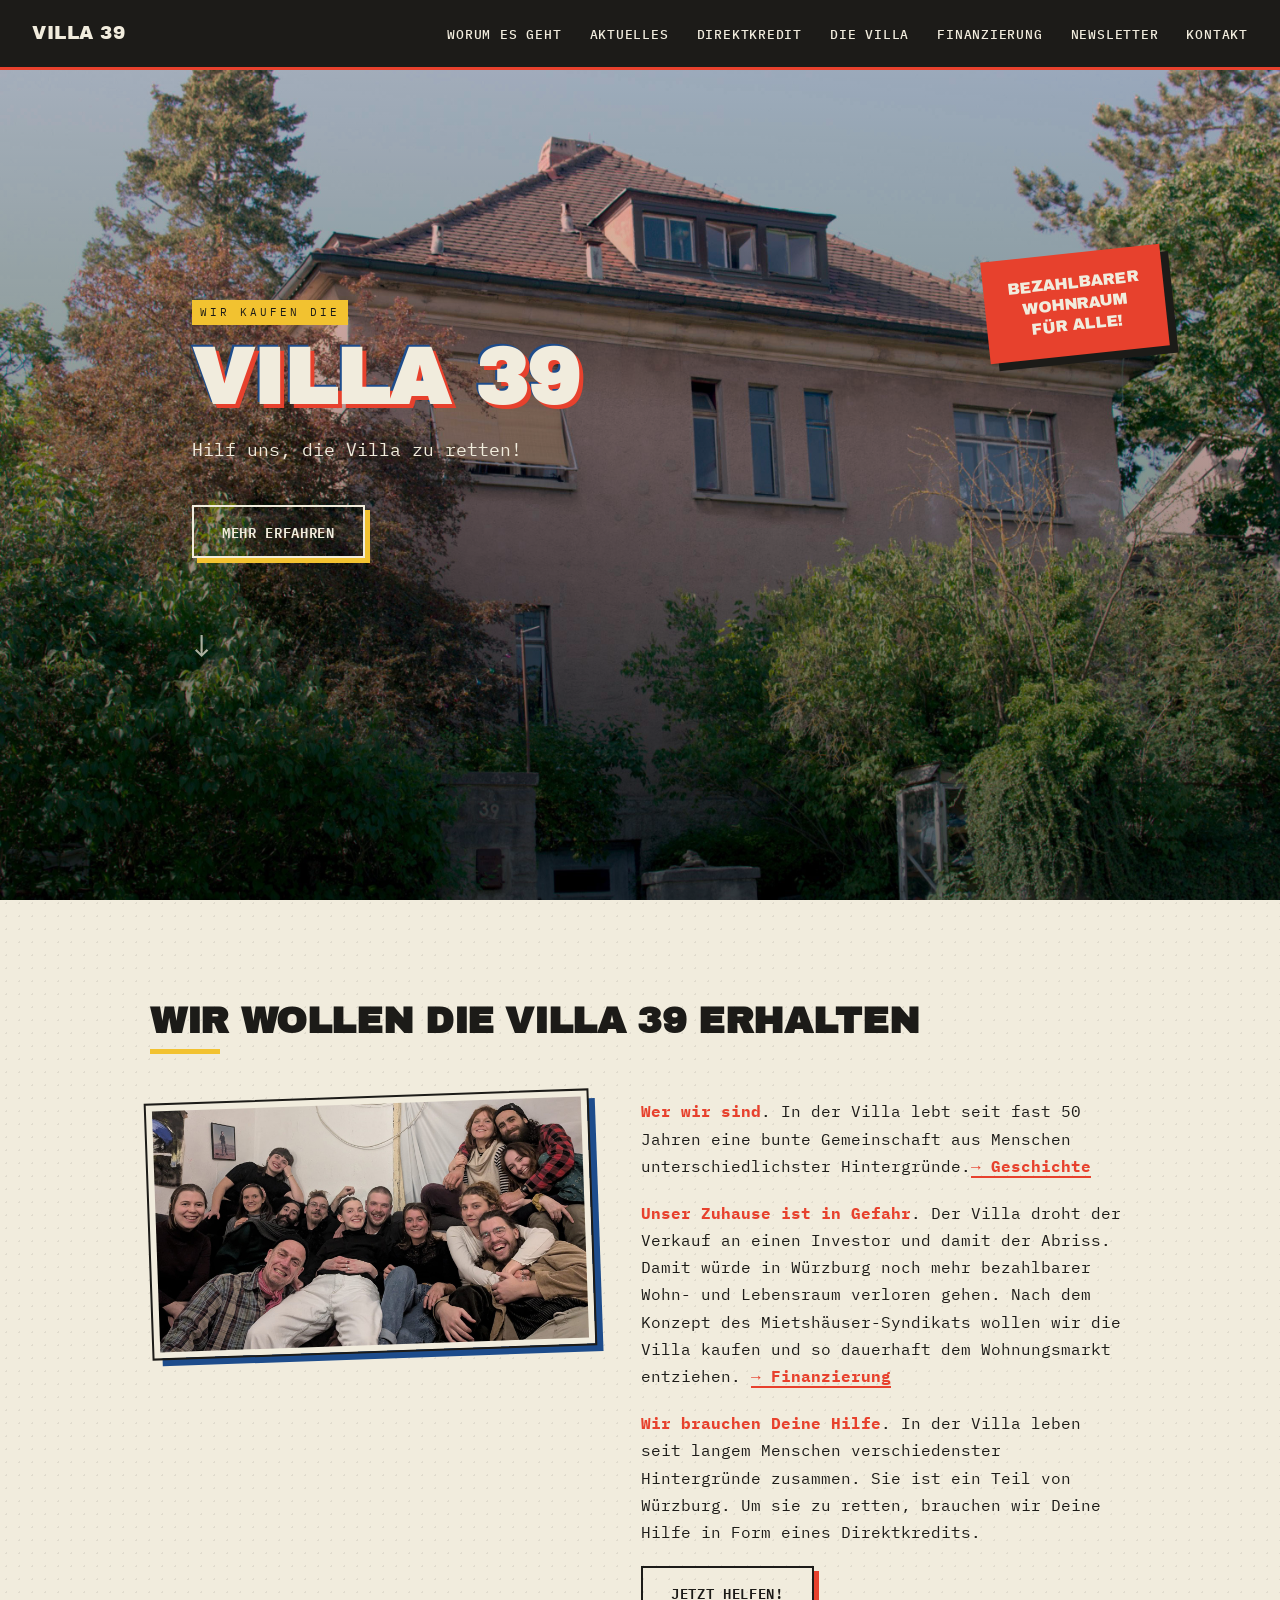
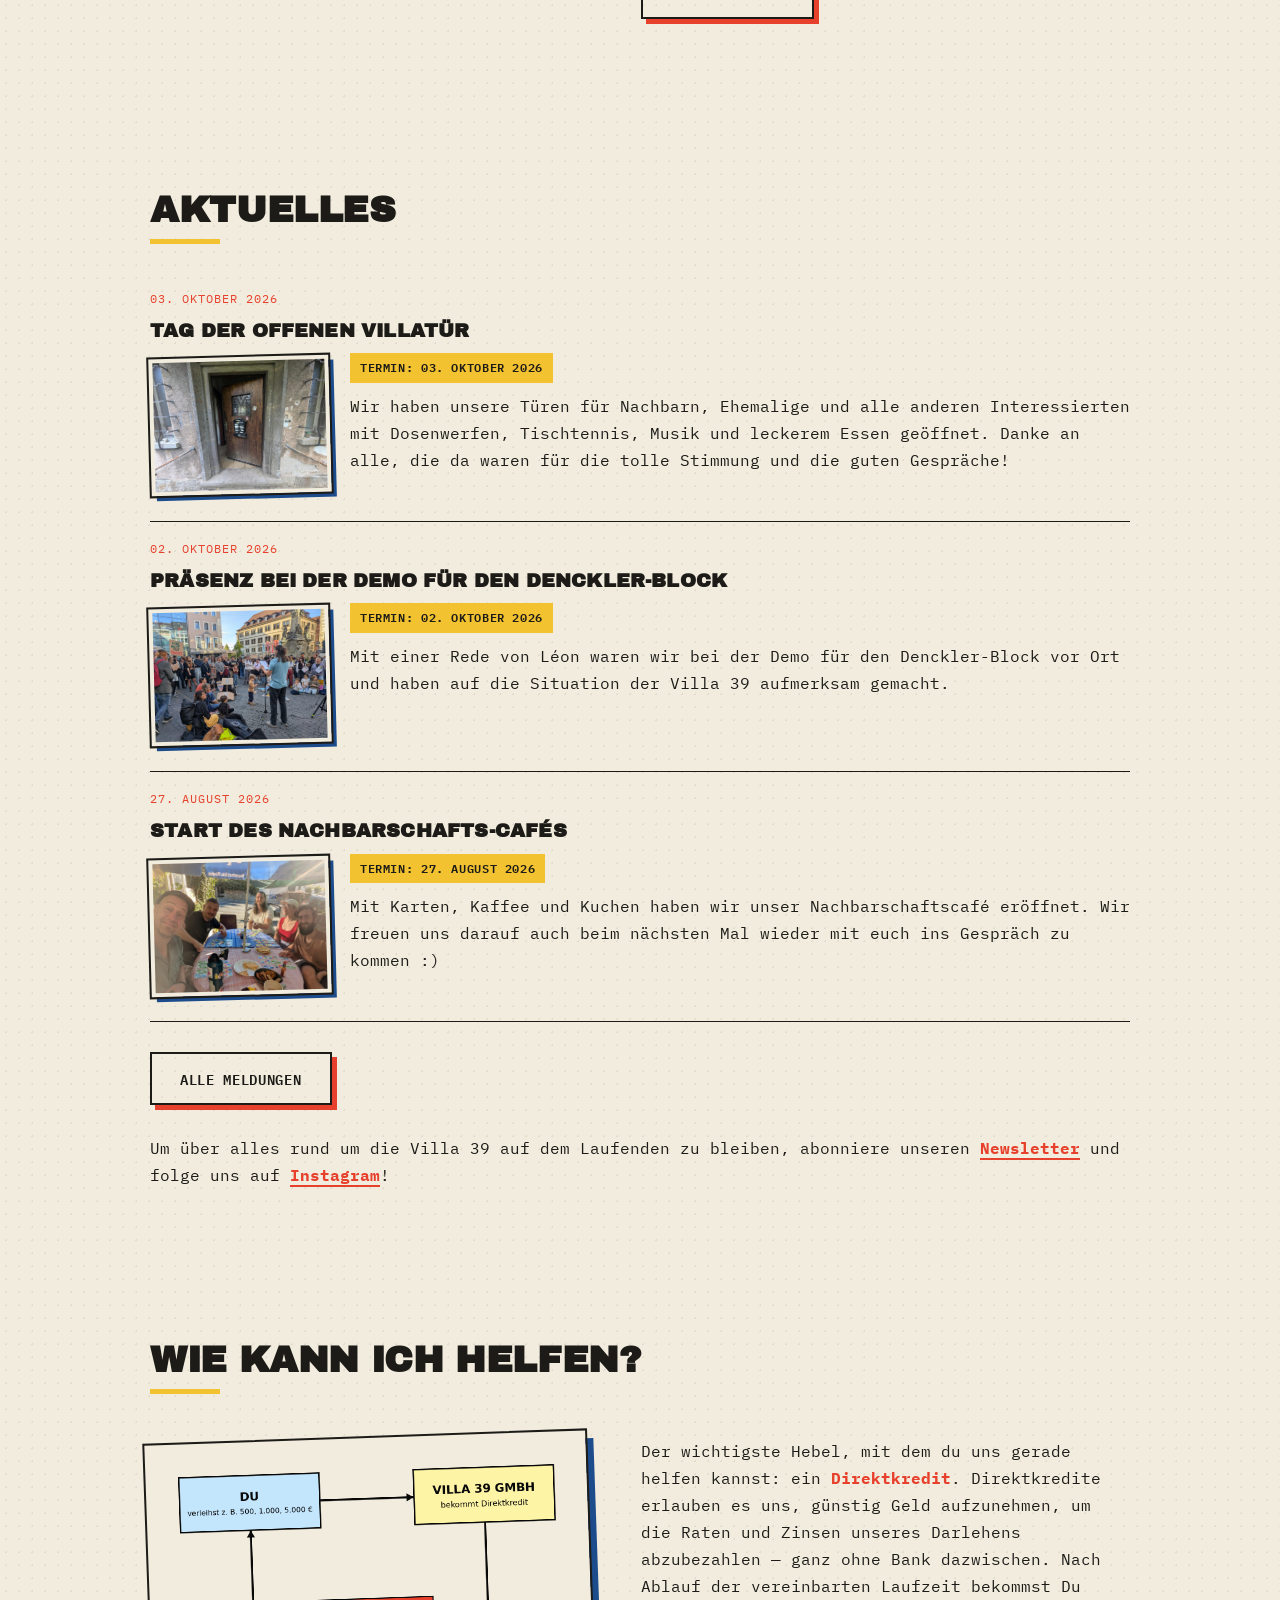
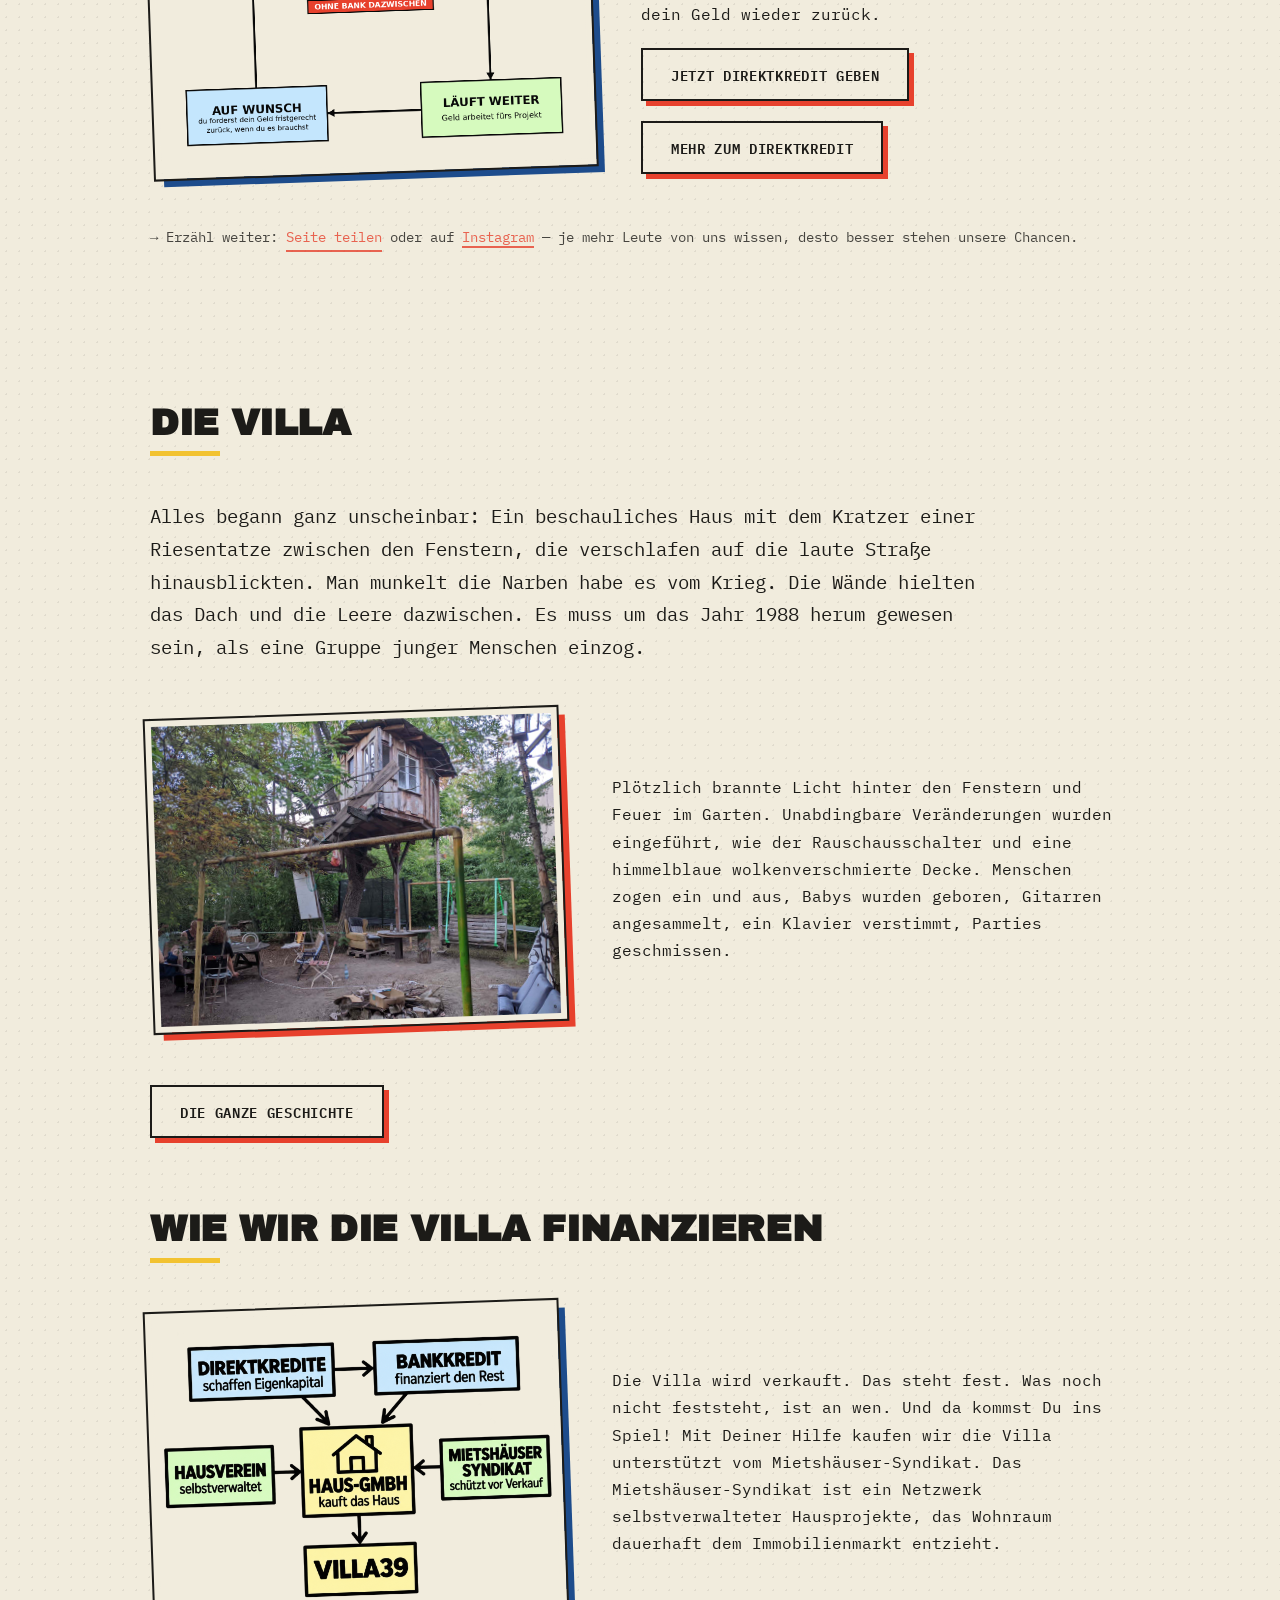
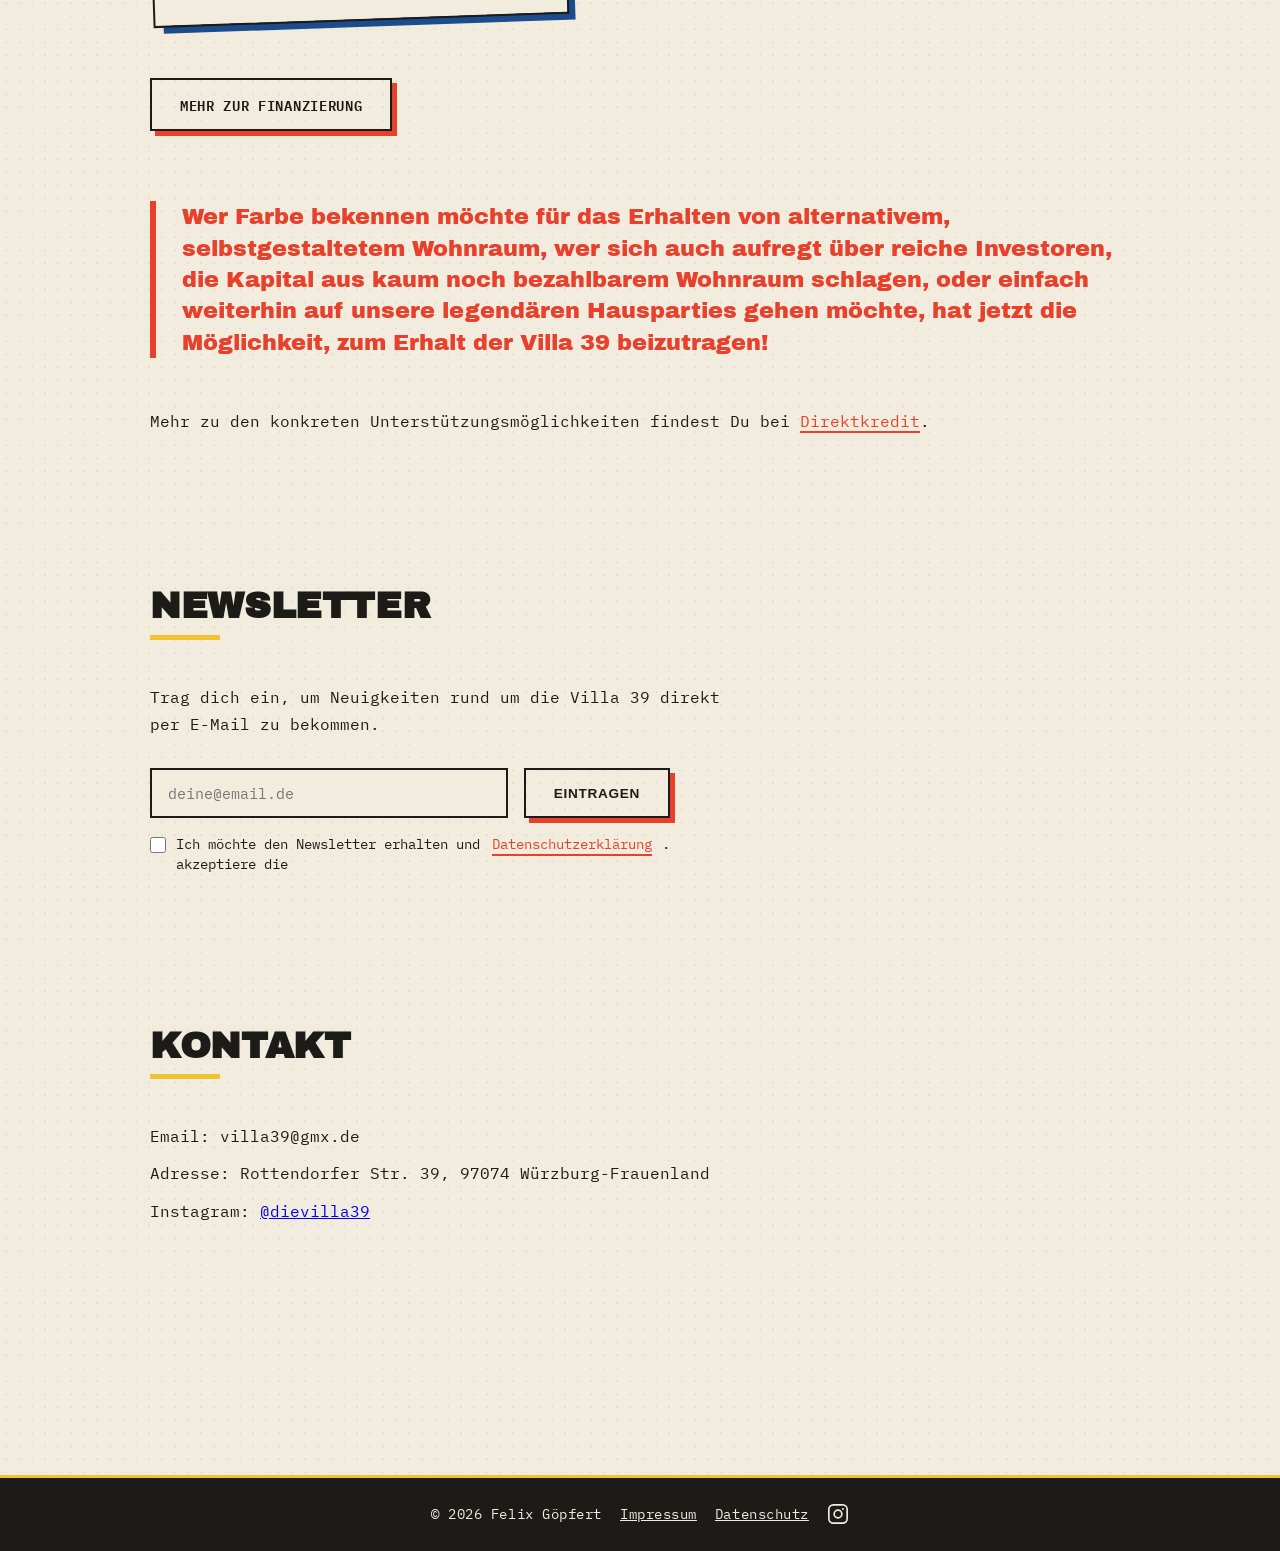
==== index.html @ ee35cfb6 "add wesite files" ====
<!DOCTYPE html>
<html lang="de">

<head>
    <meta charset="UTF-8">
    <meta name="viewport" content="width=device-width, initial-scale=1.0">

    <title>Villa 39 - Gemeinsam retten wir die Villa</title>

    <meta name="description" content="Wir kämpfen für unsere Villa 39 in Würzburg-Frauenland als bezahlbarer und selbstverwalteter Wohnraum. Hilf jetzt mit einem Direktkredit!">
    <link rel="canonical" href="https://dievilla39.de/">

    <meta property="og:type" content="website">
    <meta property="og:site_name" content="Villa 39">
    <meta property="og:locale" content="de_DE">
    <meta property="og:title" content="Villa 39 - Gemeinsam retten wir die Villa">
    <meta property="og:description" content="Wir kämpfen für unsere Villa 39 in Würzburg-Frauenland als bezahlbarer und selbstverwalteter Wohnraum. Hilf jetzt mit einem Direktkredit!">
    <meta property="og:url" content="https://dievilla39.de/">
    <meta property="og:image" content="https://dievilla39.de/images/og-image.jpg">
    <meta property="og:image:width" content="1200">
    <meta property="og:image:height" content="630">
    <meta name="twitter:card" content="summary_large_image">

    <script type="application/ld+json">
    {
        "@context": "https://schema.org",
        "@graph": [
            {
                "@type": "WebSite",
                "@id": "https://dievilla39.de/#website",
                "name": "Villa 39",
                "alternateName": "Die Villa 39",
                "url": "https://dievilla39.de/",
                "inLanguage": "de"
            },
            {
                "@type": "Organization",
                "@id": "https://dievilla39.de/#organization",
                "name": "Villa 39",
                "url": "https://dievilla39.de/",
                "logo": "https://dievilla39.de/favicon-512.png",
                "email": "villa39@gmx.de",
                "address": {
                    "@type": "PostalAddress",
                    "streetAddress": "Rottendorfer Straße 39",
                    "postalCode": "97074",
                    "addressLocality": "Würzburg",
                    "addressCountry": "DE"
                },
                "sameAs": ["https://www.instagram.com/dievilla39"]
            }
        ]
    }
    </script>

    <link rel="icon" href="favicon.ico" sizes="any">
    <link rel="icon" type="image/png" sizes="32x32" href="favicon-32x32.png">
    <link rel="icon" type="image/png" sizes="16x16" href="favicon-16x16.png">
    <link rel="icon" type="image/png" sizes="192x192" href="favicon-192.png">
    <link rel="apple-touch-icon" href="apple-touch-icon.png">


    <link rel="stylesheet" href="style.css">
</head>

<body>

    <nav>

        <a href="#" class="logo">Villa 39</a>

        <button class="hamburger" id="hamburgerBtn" aria-label="Menü öffnen" aria-expanded="false">
            <span></span>
            <span></span>
            <span></span>
        </button>

        <ul id="navLinks">
            <li><a href="#about">Worum es geht</a></li>
            <li><a href="#aktuelles">Aktuelles</a></li>
            <li><a href="#support">Direktkredit</a></li>
            <li><a href="#geschichte">Die Villa</a></li>
            <li><a href="#finanzierung">Finanzierung</a></li>
            <li><a href="#newsletter">Newsletter</a></li>
            <li><a href="#contact">Kontakt</a></li>
        </ul>

    </nav>

   <header class="hero">

    <div class="hero-content">

        <p class="eyebrow">Wir kaufen die</p>

        <h1>Villa 39</h1>

        <p class="subtitle">
            Hilf uns, die Villa zu retten!
        </p>

        <a href="#about" class="button">Mehr erfahren</a>

        <div class="scroll-indicator">
            ↓
        </div>

    </div>

    <div class="stamp">Bezahlbarer<br>Wohnraum<br>für alle!</div>

</header>
 
    <main>

        <section id="about">

            <h2>Wir wollen die Villa 39 erhalten</h2>

            <div class="about-grid">

                <img loading="lazy" src="images/about.jpg" alt="Villa 39">

                <div>

                     <p>
                        <strong>Wer wir sind</strong>. In der Villa lebt seit fast 50 Jahren eine bunte Gemeinschaft aus Menschen unterschiedlichster Hintergründe.<a href="geschichte.html" class="inline-link"><strong>→ Geschichte</strong></a>
                    </p>
                    <p>
                        <strong>Unser Zuhause ist in Gefahr</strong>. Der Villa droht der Verkauf an einen Investor und damit der Abriss. Damit würde in Würzburg noch mehr bezahlbarer Wohn- und Lebensraum verloren gehen. Nach dem Konzept des Mietshäuser-Syndikats wollen wir die Villa kaufen und so dauerhaft dem Wohnungsmarkt entziehen. <a href="finanzierung.html" class="inline-link"><strong>→ Finanzierung</strong></a>
                    </p>

                    <p>
                        <strong>Wir brauchen Deine Hilfe</strong>. In der Villa leben seit langem Menschen verschiedenster Hintergründe zusammen. Sie ist ein Teil von Würzburg. Um sie zu retten, brauchen wir Deine Hilfe in Form eines Direktkredits.</p>
                    <p class="about-cta"><a href="#support" class="button button--dark">Jetzt helfen!</a></p>

                    <div class="fund" id="fund" hidden>
                        <p class="fund-head">
                            <strong class="fund-now">0 €</strong>
                            <span class="fund-of">von <span class="fund-goal"></span></span>
                        </p>
                        <div class="fund-track" role="progressbar" aria-label="Fortschritt bis zum Zwischenziel" aria-valuemin="0">
                            <div class="fund-fill"></div>
                        </div>
                        <p class="fund-note">
                            Unser erstes Zwischenziel: <strong>170.000 €</strong>. Damit sind wir für eine Bank kreditwürdig.
                            <span class="fund-date"></span>
                        </p>
                    </div>

                </div>

            </div>

        </section>

            <section id="aktuelles">

        <h2>Aktuelles</h2>

            <div class="aktuelles-list" id="aktuellesList">
            <p class="aktuelles-fallback">Meldungen werden geladen …</p>
         </div>

         <p class="about-cta"><a href="aktuelles.html" class="button button--dark">Alle Meldungen</a></p>

         <p>Um über alles rund um die Villa 39 auf dem Laufenden zu bleiben, abonniere unseren <a href="#newsletter" class="inline-link"><strong>Newsletter</strong></a> und folge uns auf <a href="https://www.instagram.com/dievilla39" target="_blank" rel="noopener" class="inline-link"><strong>Instagram</strong></a>!</p>

        </section>


        <section id="support">

            <h2>Wie kann ich helfen?</h2>

            <div class="about-grid">
                <img loading="lazy" src="images/direktkredit-diagramm.png" alt="Wie ein Direktkredit funktioniert">
                <div>
                    <p>
                        Der wichtigste Hebel, mit dem du uns gerade helfen kannst: ein <strong>Direktkredit</strong>. Direktkredite erlauben es uns, günstig Geld aufzunehmen, um die Raten und Zinsen unseres Darlehens abzubezahlen — ganz ohne Bank dazwischen. Nach Ablauf der vereinbarten Laufzeit bekommst Du dein Geld wieder zurück.
                    </p>
                    <p class="about-cta"><a href="mailto:villa39@gmx.de?subject=Interesse%20an%20einem%20Direktkredit&body=Hallo%20liebe%20Villa%2039%2C%0A%0Aich%20m%C3%B6chte%20euch%20gerne%20mit%20einem%20Direktkredit%20unterst%C3%BCtzen.%0A%0AGew%C3%BCnschter%20Betrag%3A%20%0AGew%C3%BCnschte%20Laufzeit%3A%20%0AMeine%20Telefonnummer%3A%20%0A%0AViele%20Gr%C3%BC%C3%9Fe" class="button button--dark">Jetzt Direktkredit geben</a></p>
                    <p class="about-cta"><a href="direktkredit.html" class="button button--dark">Mehr zum Direktkredit</a></p>
                </div>
            </div>

            <p class="subpage-note-inline">
                → Erzähl weiter: <button type="button" class="inline-link share-btn" id="shareBtn">Seite teilen</button> oder auf <a href="https://www.instagram.com/dievilla39" target="_blank" rel="noopener" class="inline-link">Instagram</a> — je mehr Leute von uns wissen, desto besser stehen unsere Chancen. <span class="share-status" id="shareStatus" role="status"></span>
            </p>

        </section>

                <section id="geschichte">

            <h2>Die Villa</h2>

            <p class="story-lead">Alles begann ganz unscheinbar: Ein beschauliches Haus mit dem Kratzer einer Riesentatze zwischen den Fenstern, die verschlafen auf die laute Straße hinausblickten. Man munkelt die Narben habe es vom Krieg. Die Wände hielten das Dach und die Leere dazwischen. Es muss um das Jahr 1988 herum gewesen sein, als eine Gruppe junger Menschen einzog.</p>

            <div class="story-row c-red">
                <img loading="lazy" src="images/gallery3.jpg" alt="Lagerfeuer">
                <p>Plötzlich brannte Licht hinter den Fenstern und Feuer im Garten. Unabdingbare Veränderungen wurden eingeführt, wie der Rauschausschalter und eine himmelblaue wolkenverschmierte Decke. Menschen zogen ein und aus, Babys wurden geboren, Gitarren angesammelt, ein Klavier verstimmt, Parties geschmissen.</p>
            </div>

            <p class="about-cta"><a href="geschichte.html" class="button button--dark">Die ganze Geschichte</a></p>

            <h2 id="finanzierung">Wie wir die Villa finanzieren</h2>

            <div class="story-row c-blue">
                <img loading="lazy" src="images/gallery5.png" alt="Illustration Finanzierung">
                <p>Die Villa wird verkauft. Das steht fest. Was noch nicht feststeht, ist an wen. Und da kommst Du ins Spiel! Mit Deiner Hilfe kaufen wir die Villa unterstützt vom Mietshäuser-Syndikat. Das Mietshäuser-Syndikat ist ein Netzwerk selbstverwalteter Hausprojekte, das Wohnraum dauerhaft dem Immobilienmarkt entzieht.</p>
            </div>

            <p class="about-cta"><a href="finanzierung.html" class="button button--dark">Mehr zur Finanzierung</a></p>

            <p class="story-pullquote">Wer Farbe bekennen möchte für das Erhalten von alternativem, selbstgestaltetem Wohnraum, wer sich auch aufregt über reiche Investoren, die Kapital aus kaum noch bezahlbarem Wohnraum schlagen, oder einfach weiterhin auf unsere legendären Hausparties gehen möchte, hat jetzt die Möglichkeit, zum Erhalt der Villa 39 beizutragen!</p>

            <p>
                Mehr zu den konkreten Unterstützungsmöglichkeiten findest Du bei
                <a href="direktkredit.html" class="inline-link">Direktkredit</a>.
            </p>


        </section>

        <section id="newsletter">

            <h2>Newsletter</h2>

            <p class="newsletter-intro">
                Trag dich ein, um Neuigkeiten rund um die Villa 39 direkt per E-Mail zu bekommen.
            </p>

            <!--
                Newsletter-Anmeldung läuft über Brevo (siehe action-URL).
                Design bleibt komplett eigenes CSS — Brevos eigene Formular-
                Optik/Skripte werden bewusst nicht eingebunden.
            -->
            <form class="newsletter-form" action="https://c9697a30.sibforms.com/serve/[base64]" method="post">

                <div class="newsletter-row">
                    <input type="email" name="EMAIL" placeholder="deine@email.de" required aria-label="E-Mail-Adresse">
                    <button type="submit" class="button button--dark">Eintragen</button>
                </div>

                <label class="newsletter-consent">
                    <input type="checkbox" name="OPT_IN" required>
                    Ich möchte den Newsletter erhalten und akzeptiere die <a href="datenschutz.html" class="inline-link">Datenschutzerklärung</a>.
                </label>

                <!-- Brevo-Pflichtfelder: Anti-Spam-Honeypot + Sprache -->
                <input type="text" name="email_address_check" value="" class="newsletter-honeypot" tabindex="-1" autocomplete="off">
                <input type="hidden" name="locale" value="de">
            </form>

        </section>


        <section id="contact">

            <h2>Kontakt</h2>

            <p data-nosnippet>Email: villa39@gmx.de</p>
            <p data-nosnippet>Adresse: Rottendorfer Str. 39, 97074 Würzburg-Frauenland</p>
            <p>Instagram: <a href="https://www.instagram.com/dievilla39" target="_blank" rel="noopener">@dievilla39</a></p>

        </section>

    </main>

    <footer>

        <p>© 2026 Felix Göpfert</p>
        <p><a href="impressum.html">Impressum</a></p>
        <p><a href="datenschutz.html">Datenschutz</a></p>
        <a href="https://www.instagram.com/dievilla39" target="_blank" rel="noopener" class="footer-social" aria-label="Villa 39 auf Instagram">
            <svg viewBox="0 0 24 24" width="22" height="22" fill="none" stroke="currentColor" stroke-width="1.8">
                <rect x="2" y="2" width="20" height="20" rx="5"/>
                <circle cx="12" cy="12" r="4.2"/>
                <circle cx="17.4" cy="6.6" r="1.1" fill="currentColor" stroke="none"/>
            </svg>
        </a>

    </footer>

    <script>
        const hamburgerBtn = document.getElementById('hamburgerBtn');
        const navLinks = document.getElementById('navLinks');

        hamburgerBtn.addEventListener('click', () => {
            const isOpen = navLinks.classList.toggle('is-open');
            hamburgerBtn.classList.toggle('is-open', isOpen);
            hamburgerBtn.setAttribute('aria-expanded', isOpen);
        });

        navLinks.querySelectorAll('a').forEach(link => {
            link.addEventListener('click', () => {
                navLinks.classList.remove('is-open');
                hamburgerBtn.classList.remove('is-open');
                hamburgerBtn.setAttribute('aria-expanded', 'false');
            });
        });

        // Aktuelles: Meldungen aus news.json laden und anzeigen.
        // Neue Meldung hinzufügen = einfach neuen Eintrag in news.json ergänzen.
        // Lange Texte: Absätze in news.json mit einer Leerzeile ("\n\n") trennen.
        const aktuellesList = document.getElementById('aktuellesList');

        function newsId(item) {
            if (item.id) return item.id;
            const slug = String(item.title).toLowerCase().replace(/[^a-z0-9]+/g, '-').replace(/^-+|-+$/g, '');
            return `meldung-${item.date}-${slug}`;
        }

        function newsParagraphs(item) {
            return String(item.text).split(/\n\s*\n/).map(s => s.trim()).filter(Boolean);
        }

        // Startseite: Texte werden auf ein festes Zeichenlimit gekürzt (am Wortende, nie mitten im Wort).
        // Nur wenn wirklich gekürzt wird, erscheint der "Weiterlesen"-Link.
        // Limit anpassen: Mit Termin-Chip ist etwas weniger Platz neben dem Bild.
        const TEASER_LIMIT = 300;
        const TEASER_LIMIT_EVENT = 230;

        function teaser(text, limit) {
            if (text.length <= limit) return { text, truncated: false };
            let cut = text.slice(0, limit + 1);
            const lastSpace = cut.search(/\s\S*$/);
            cut = (lastSpace > 0 ? cut.slice(0, lastSpace) : cut.slice(0, limit))
                .replace(/[\s,;:.!?\-–—(]+$/, '');
            return { text: cut + ' …', truncated: true };
        }

        fetch('news.json')
            .then(res => {
                if (!res.ok) throw new Error('news.json nicht gefunden');
                return res.json();
            })
            .then(items => {
                aktuellesList.innerHTML = '';

                items
                    .slice()
                    .sort((a, b) => new Date(b.date) - new Date(a.date))
                    .slice(0, 3)
                    .forEach(item => {
                        const entry = document.createElement('article');
                        entry.className = 'aktuelles-item';
                        if (item.eventDate) entry.classList.add('has-event');

                        const formattedDate = new Date(item.date).toLocaleDateString('de-DE', {
                            day: '2-digit', month: 'long', year: 'numeric'
                        });

                        const dateEl = document.createElement('p');
                        dateEl.className = 'aktuelles-date';
                        dateEl.textContent = formattedDate;

                        const titleEl = document.createElement('h3');
                        titleEl.textContent = item.title;

                        entry.append(dateEl, titleEl);

                        if (item.image) {
                            const imageEl = document.createElement('img');
                            imageEl.className = 'aktuelles-image';
                            imageEl.src = item.image;
                            imageEl.alt = item.imageAlt || '';
                            imageEl.loading = 'lazy';
                            entry.append(imageEl);
                        }

                        if (item.eventDate) {
                            const eventEl = document.createElement('p');
                            eventEl.className = 'aktuelles-event-date';
                            const formattedEventDate = new Date(item.eventDate).toLocaleDateString('de-DE', {
                                day: '2-digit', month: 'long', year: 'numeric'
                            });
                            eventEl.textContent = `Termin: ${formattedEventDate}`;
                            entry.append(eventEl);
                        }

                        const textEl = document.createElement('p');
                        textEl.className = 'aktuelles-text';
                        const full = newsParagraphs(item).join(' ');
                        const short = teaser(full, item.eventDate ? TEASER_LIMIT_EVENT : TEASER_LIMIT);
                        textEl.textContent = short.text;
                        entry.append(textEl);

                        const moreEl = document.createElement('p');
                        moreEl.className = 'aktuelles-more';
                        moreEl.hidden = !short.truncated;
                        const moreLink = document.createElement('a');
                        moreLink.className = 'inline-link';
                        moreLink.href = `aktuelles.html#${newsId(item)}`;
                        moreLink.textContent = 'Weiterlesen →';
                        moreEl.append(moreLink);
                        entry.append(moreEl);

                        aktuellesList.appendChild(entry);
                    });

            })
            .catch(() => {
                aktuellesList.innerHTML = '<p class="aktuelles-fallback">Aktuell keine Meldungen. (Hinweis: news.json muss über einen Server ausgeliefert werden, nicht per Doppelklick geöffnet.)</p>';
            });
    </script>

    <script>
        // Seite teilen: Auf dem Handy öffnet sich das Teilen-Menü, am Computer wird der Link kopiert.
        (function () {
            const btn = document.getElementById('shareBtn');
            const status = document.getElementById('shareStatus');
            if (!btn) return;
            const canonical = document.querySelector('link[rel="canonical"]');
            const data = {
                title: 'Villa 39 – Gemeinsam retten wir die Villa',
                text: 'Hilf mit, die Villa 39 in Würzburg als bezahlbaren Wohnraum zu retten:',
                url: canonical ? canonical.href : location.href
            };
            btn.addEventListener('click', async () => {
                if (navigator.share) {
                    try { await navigator.share(data); } catch (e) { /* Teilen abgebrochen */ }
                    return;
                }
                try {
                    await navigator.clipboard.writeText(data.url);
                    status.textContent = '✓ Link kopiert';
                } catch (e) {
                    window.prompt('Link zum Kopieren:', data.url);
                }
                setTimeout(() => { status.textContent = ''; }, 3000);
            });
        })();
    </script>

    <script src="fortschritt.js" defer></script>

</body>

</html>
---- style.css ----
/* ============================================================
   Villa 39 — Riso-Flugblatt-Stil
   Statt Corporate-NGO-Glätte: Photokopie, Stempel, Klebeband.
   ============================================================ */

/* Schriften lokal eingebunden (kein Abruf bei Google): Archivo Black, IBM Plex Mono.
   Lizenz: SIL Open Font License 1.1, siehe fonts/LICENSE-*.txt */
@font-face { font-family: "Archivo Black"; font-style: normal; font-weight: 400; font-display: swap; src: url("fonts/archivo-black-latin-400-normal.woff2") format("woff2"); }
@font-face { font-family: "IBM Plex Mono"; font-style: normal; font-weight: 400; font-display: swap; src: url("fonts/ibm-plex-mono-latin-400-normal.woff2") format("woff2"); }
@font-face { font-family: "IBM Plex Mono"; font-style: normal; font-weight: 500; font-display: swap; src: url("fonts/ibm-plex-mono-latin-500-normal.woff2") format("woff2"); }
@font-face { font-family: "IBM Plex Mono"; font-style: normal; font-weight: 600; font-display: swap; src: url("fonts/ibm-plex-mono-latin-600-normal.woff2") format("woff2"); }
@font-face { font-family: "IBM Plex Mono"; font-style: normal; font-weight: 700; font-display: swap; src: url("fonts/ibm-plex-mono-latin-700-normal.woff2") format("woff2"); }

:root {
    --paper: #F1ECDD;
    --paper-dark: #E4DCC4;
    --ink: #1C1B18;
    --riso-red: #E7412D;
    --riso-blue: #1D4C8C;
    --riso-yellow: #F2C230;
    --riso-green: #3F5A34;
    --nav-h: 70px;
}

* {
    margin: 0;
    padding: 0;
    box-sizing: border-box;
}

html {
    scroll-behavior: smooth;
}

body {
    font-family: "IBM Plex Mono", monospace;
    background-color: var(--paper);
    background-image: radial-gradient(rgba(28, 27, 24, 0.08) 1px, transparent 1px);
    background-size: 13px 13px;
    color: var(--ink);
    line-height: 1.7;
    font-size: 16px;
    -webkit-font-smoothing: antialiased;
    -moz-osx-font-smoothing: grayscale;
}

h1, h2, h3, .logo {
    font-family: "Archivo Black", sans-serif;
    text-transform: uppercase;
}

/* ---------- Navigation ---------- */

nav {
    position: fixed;
    top: 0;
    left: 0;
    width: 100%;
    display: flex;
    justify-content: space-between;
    align-items: center;
    padding: 14px 32px;
    min-height: var(--nav-h);
    background: var(--ink);
    border-bottom: 3px solid var(--riso-red);
    z-index: 1000;
}

.logo {
    color: var(--paper);
    font-size: 1.15rem;
    letter-spacing: .5px;
    text-decoration: none;
}

#navLinks {
    display: flex;
    list-style: none;
    gap: 28px;
}

nav a {
    color: var(--paper);
    text-decoration: none;
    font-size: .82rem;
    font-weight: 500;
    text-transform: uppercase;
    letter-spacing: .06em;
    position: relative;
}

nav a:visited {
    color: var(--paper);
}

nav a::after {
    content: "";
    position: absolute;
    left: 0;
    bottom: -4px;
    width: 0;
    height: 2px;
    background: var(--riso-yellow);
    transition: width .2s ease;
}

nav a:hover::after {
    width: 100%;
}

/* Untermenü (Unterstützen) */

nav ul > li.has-submenu {
    position: relative;
}

nav ul > li.has-submenu::after {
    content: "";
    position: absolute;
    top: 100%;
    left: 0;
    right: 0;
    height: 14px;
}

.submenu {
    display: none;
    list-style: none;
    position: absolute;
    top: 100%;
    left: 0;
    margin-top: 14px;
    background: var(--ink);
    border: 2px solid var(--riso-red);
    padding: 8px 0;
    min-width: 190px;
    z-index: 1001;
}

@media (min-width: 801px) {
    li.has-submenu:hover > .submenu,
    li.has-submenu:focus-within > .submenu {
        display: block;
    }
}

.submenu li {
    padding: 0;
}

.submenu a {
    display: block;
    padding: 10px 20px;
    white-space: nowrap;
}

.submenu a::after {
    display: none;
}

/* Hamburger (mobil) */

.hamburger {
    display: none;
    flex-direction: column;
    justify-content: space-between;
    width: 26px;
    height: 18px;
    background: none;
    border: none;
    cursor: pointer;
    z-index: 1100;
}

.hamburger span {
    display: block;
    height: 3px;
    width: 100%;
    background: var(--paper);
    transition: transform .25s ease, opacity .25s ease;
}

.hamburger.is-open span:nth-child(1) {
    transform: translateY(7.5px) rotate(45deg);
}

.hamburger.is-open span:nth-child(2) {
    opacity: 0;
}

.hamburger.is-open span:nth-child(3) {
    transform: translateY(-7.5px) rotate(-45deg);
}

/* ---------- Hero ---------- */

.hero {
    position: relative;
    margin-top: var(--nav-h);
    height: calc(100vh - var(--nav-h));
    background:
        linear-gradient(rgba(231, 65, 45, .32), rgba(28, 27, 24, .68)),
        url("images/hero.jpg");
    background-size: cover;
    background-position: center;
    background-blend-mode: multiply;
    display: flex;
    justify-content: flex-start;
    align-items: center;
    padding-left: 15%;
    padding-right: 8%;
    color: var(--paper);
    overflow: hidden;
}

.hero-content {
    max-width: 620px;
    text-align: left;
}

.eyebrow {
    display: inline-block;
    text-transform: uppercase;
    letter-spacing: 3px;
    font-size: .7rem;
    color: var(--ink);
    background: var(--riso-yellow);
    padding: 3px 8px;
    margin-bottom: 14px;
}

.hero h1 {
    font-size: clamp(3.2rem, 8vw, 4.9rem);
    line-height: 1;
    margin-bottom: 16px;
    color: var(--paper);
    text-shadow: 4px 4px 0 var(--riso-red), -2px -2px 0 var(--riso-blue);
}

.subtitle {
    font-family: "IBM Plex Mono", monospace;
    font-size: 1.15rem;
    max-width: 480px;
    margin-bottom: 40px;
}

.scroll-indicator {
    margin-top: 60px;
    font-size: 2rem;
    opacity: .7;
}

@media (min-width: 801px) {
    .hero {
        background-position: center 25%;
    }
}

.button {
    display: inline-block;
    padding: 13px 28px;
    border: 2.5px solid var(--paper);
    color: var(--paper);
    text-decoration: none;
    text-transform: uppercase;
    letter-spacing: .05em;
    font-size: .85rem;
    font-weight: 600;
    border-radius: 0;
    background: transparent;
    box-shadow: 5px 5px 0 var(--riso-yellow);
    transition: transform .15s ease, box-shadow .15s ease;
}

.button:hover {
    background: var(--paper);
    color: var(--ink);
    transform: translate(-2px, -2px);
    box-shadow: 7px 7px 0 var(--riso-yellow);
}

/* Stempel-Element */

.stamp {
    position: absolute;
    top: 22%;
    right: 9%;
    max-width: 200px;
    background: var(--riso-red);
    color: var(--paper);
    font-family: "Archivo Black", sans-serif;
    text-transform: uppercase;
    font-size: 1rem;
    line-height: 1.3;
    text-align: center;
    padding: 20px 24px;
    transform: rotate(-6deg);
    box-shadow: 8px 8px 0 var(--ink);
    pointer-events: none;
}

/* Zackenkante zwischen Hero und Inhalt */

.torn-edge {
    position: relative;
    height: 26px;
    background: var(--paper);
    clip-path: polygon(
        0% 100%, 4% 30%, 8% 100%, 12% 30%, 16% 100%, 20% 30%, 24% 100%,
        28% 30%, 32% 100%, 36% 30%, 40% 100%, 44% 30%, 48% 100%, 52% 30%,
        56% 100%, 60% 30%, 64% 100%, 68% 30%, 72% 100%, 76% 30%, 80% 100%,
        84% 30%, 88% 100%, 92% 30%, 96% 100%, 100% 30%, 100% 100%
    );
    margin-top: -1px;
}

/* ---------- Main ---------- */

main {
    width: min(980px, 88%);
    margin: 0 auto;
    padding: 100px 0;
}

section {
    margin-bottom: 150px;
    scroll-margin-top: 100px;
}

h2 {
    color: var(--ink);
    font-size: 2.3rem;
    letter-spacing: -0.01em;
    line-height: 1.15;
    margin-bottom: 44px;
    display: inline-block;
    position: relative;
    padding-bottom: 12px;
}

h2::after {
    content: "";
    position: absolute;
    left: 0;
    bottom: 0;
    width: 70px;
    height: 5px;
    background: var(--riso-yellow);
}

/* ---------- About ---------- */

.about-grid {
    display: flex;
    gap: 50px;
    align-items: flex-start;
    margin-top: 0;
    margin-bottom: 30px;
    clear: both;
}

.subpage-content .about-grid {
    margin-top: 80px;
}

.about-grid.reverse {
    flex-direction: row-reverse;
}

.about-grid img {
    width: 45%;
    height: auto;
    border-radius: 0;
    border: 6px solid var(--paper);
    outline: 2px solid var(--ink);
    box-shadow: 8px 8px 0 var(--riso-blue);
    transform: rotate(-2deg);
}

.about-grid div {
    flex: 1;
}

.about-grid p {
    margin-bottom: 20px;
    max-width: 60ch;
}

.about-grid strong {
    color: var(--riso-red);
}

.about-cta {
    margin-top: 12px;
}

.inline-link {
    color: var(--riso-red);
    text-decoration: none;
    border-bottom: 2px solid var(--riso-red);
}

.inline-link:hover {
    opacity: .75;
}

.inline-link:visited {
    color: var(--riso-red);
}

/* ---------- Gallery ---------- */

.gallery {
    display: flex;
    flex-wrap: wrap;
    align-items: flex-start;
    gap: 24px;
}

.gallery img {
    width: calc(33.3% - 16px);
    height: auto;
    border-radius: 0;
    border: 6px solid var(--paper);
    outline: 2px solid var(--ink);
    box-shadow: 6px 6px 0 var(--ink);
}

.gallery img:nth-child(odd) {
    transform: rotate(-2deg);
}

.gallery img:nth-child(even) {
    transform: rotate(2deg);
}

/* ---------- Geschichte & Finanzierung (Text/Bild-Mischung) ---------- */

#geschichte, #finanzierung {
    scroll-margin-top: 100px;
}

.story-lead {
    font-size: 1.2rem;
    max-width: 75ch;
    margin-bottom: 50px;
}

.story-row {
    display: flex;
    gap: 50px;
    align-items: center;
    margin-bottom: 60px;
}

.story-row.reverse {
    flex-direction: row-reverse;
}

.story-row img {
    width: 42%;
    flex-shrink: 0;
    height: auto;
    border: 6px solid var(--paper);
    outline: 2px solid var(--ink);
    transform: rotate(-2deg);
}

.story-row.reverse img {
    transform: rotate(2deg);
}

.story-row.c-red img { box-shadow: 8px 8px 0 var(--riso-red); }
.story-row.c-blue img { box-shadow: 8px 8px 0 var(--riso-blue); }
.story-row.c-green img { box-shadow: 8px 8px 0 var(--riso-green); }

.story-row p {
    flex: 1;
}

.story-pullquote.story-pullquote {
    font-family: "Archivo Black", sans-serif;
    font-size: 1.4rem;
    line-height: 1.4;
    color: var(--riso-red);
    border-left: 6px solid var(--riso-red);
    padding-left: 26px;
    margin: 50px 0;
    max-width: 68ch;
}

/* ---------- Cards ---------- */

.cards {
    display: flex;
    gap: 25px;
}

.card {
    background: var(--paper-dark);
    padding: 30px;
    border-radius: 0;
    border: 2.5px solid var(--ink);
    flex: 1;
    box-shadow: 6px 6px 0 var(--ink);
    transition: transform .18s ease, box-shadow .18s ease;
    display: block;
    color: inherit;
    text-decoration: none;
}

.card:visited {
    color: var(--ink);
}

.card:nth-child(1) { border-color: var(--riso-red); box-shadow: 6px 6px 0 var(--riso-red); }
.card:nth-child(2) { border-color: var(--riso-blue); box-shadow: 6px 6px 0 var(--riso-blue); }
.card:nth-child(3) { border-color: var(--riso-green); box-shadow: 6px 6px 0 var(--riso-green); }

.card h3 {
    font-size: 1.15rem;
    margin-bottom: 14px;
}

.card:nth-child(1) h3 { color: var(--riso-red); }
.card:nth-child(2) h3 { color: var(--riso-blue); }
.card:nth-child(3) h3 { color: var(--riso-green); }

.card:hover {
    transform: translate(-4px, -4px);
}

.card:nth-child(1):hover { box-shadow: 10px 10px 0 var(--riso-red); }
.card:nth-child(2):hover { box-shadow: 10px 10px 0 var(--riso-blue); }
.card:nth-child(3):hover { box-shadow: 10px 10px 0 var(--riso-green); }

.card--static:hover {
    transform: none;
    cursor: default;
}

.card--static:nth-child(1):hover { box-shadow: 6px 6px 0 var(--riso-red); }
.card--static:nth-child(2):hover { box-shadow: 6px 6px 0 var(--riso-blue); }
.card--static:nth-child(3):hover { box-shadow: 6px 6px 0 var(--riso-green); }

.card-arrow {
    display: block;
    margin-top: 16px;
    font-weight: 600;
    text-decoration: none;
    border-bottom: 2px solid currentColor;
    width: fit-content;
}

.card:nth-child(1) .card-arrow { color: var(--riso-red); }
.card:nth-child(2) .card-arrow { color: var(--riso-blue); }
.card:nth-child(3) .card-arrow { color: var(--riso-green); }

/* Explicit colour modifiers, for cards whose DOM position no longer
   matches their intended colour via nth-child (e.g. the featured card) */
.card.card-red { border-color: var(--riso-red); box-shadow: 6px 6px 0 var(--riso-red); }
.card.card-blue { border-color: var(--riso-blue); box-shadow: 6px 6px 0 var(--riso-blue); }
.card.card-green { border-color: var(--riso-green); box-shadow: 6px 6px 0 var(--riso-green); }

.card.card-red h3 { color: var(--riso-red); }
.card.card-blue h3 { color: var(--riso-blue); }
.card.card-green h3 { color: var(--riso-green); }

.card.card-red .card-arrow { color: var(--riso-red); }
.card.card-blue .card-arrow { color: var(--riso-blue); }
.card.card-green .card-arrow { color: var(--riso-green); }

.card.card-red:hover { box-shadow: 10px 10px 0 var(--riso-red); }
.card.card-blue:hover { box-shadow: 10px 10px 0 var(--riso-blue); }
.card.card-green:hover { box-shadow: 10px 10px 0 var(--riso-green); }

.card-featured {
    display: block;
    padding: 46px 50px;
    margin-bottom: 30px;
    box-shadow: 10px 10px 0 var(--riso-red);
}

.card-featured h3 {
    font-size: 1.7rem;
    margin-bottom: 18px;
}

.card-featured p {
    max-width: 70ch;
    font-size: 1.05rem;
}

.card-featured .card-arrow {
    font-size: 1.05rem;
    margin-top: 20px;
}

.card-featured:hover {
    box-shadow: 14px 14px 0 var(--riso-red);
}

.cards-secondary .card {
    padding: 24px;
}

.cards-secondary h3 {
    font-size: 1rem;
}

.cards-secondary p {
    font-size: .92rem;
}

.card:hover .card-arrow {
    opacity: .75;
}

/* ---------- Aktuelles ---------- */

.aktuelles-list {
    display: flex;
    flex-direction: column;
}

.aktuelles-item {
    padding: 16px 0;
    border-bottom: 1px solid var(--ink);
}

.aktuelles-item:first-child {
    padding-top: 0;
}

.aktuelles-date {
    font-size: .78rem;
    text-transform: uppercase;
    letter-spacing: .08em;
    color: var(--riso-red);
    margin-bottom: 6px;
}

.aktuelles-item h3 {
    font-size: 1.2rem;
    letter-spacing: .01em;
    margin-bottom: 6px;
}

.aktuelles-event-date {
    display: inline-block;
    font-size: .78rem;
    text-transform: uppercase;
    letter-spacing: .05em;
    font-weight: 600;
    color: var(--ink);
    background: var(--riso-yellow);
    padding: 4px 10px;
    margin-bottom: 10px;
}

.aktuelles-fallback {
    font-style: italic;
    opacity: .75;
}

.aktuelles-image {
    width: 180px;
    max-width: 40%;
    height: auto;
    float: left;
    margin: 4px 20px 10px 0;
    border: 4px solid var(--paper);
    outline: 2px solid var(--ink);
    box-shadow: 5px 5px 0 var(--riso-blue);
    transform: rotate(-1.5deg);
}

.aktuelles-item::after {
    content: "";
    display: table;
    clear: both;
}

@media (max-width: 500px) {
    .aktuelles-image {
        width: 120px;
        float: none;
        display: block;
        margin: 0 0 14px;
        transform: rotate(0deg);
    }
}

/* Startseite: Texte werden per JS auf ein Zeichenlimit gekürzt (index.html),
   darunter bei Bedarf der Weiterlesen-Link. */

.aktuelles-more {
    margin: 0;
    font-size: .85rem;
    font-weight: 600;
}

.aktuelles-more[hidden] {
    display: none;
}

.aktuelles-item {
    scroll-margin-top: calc(var(--nav-h) + 24px);
}

/* Aktuelles-Unterseite: alle Meldungen, größere Bilder */

.aktuelles-list--full .aktuelles-item {
    padding: 36px 0;
}

.aktuelles-list--full .aktuelles-image {
    width: 340px;
    max-width: 48%;
    margin: 4px 30px 14px 0;
}

@media (max-width: 600px) {
    .aktuelles-list--full .aktuelles-image {
        width: 100%;
        max-width: 100%;
        float: none;
        display: block;
        margin: 0 0 16px;
        transform: rotate(0deg);
    }
}

/* ---------- Newsletter ---------- */

.newsletter-intro {
    max-width: 60ch;
    margin-bottom: 30px;
}

.newsletter-form {
    max-width: 520px;
}

.newsletter-row {
    display: flex;
    gap: 16px;
}

.newsletter-form input[type="email"] {
    flex: 1;
    padding: 13px 16px;
    font-family: "IBM Plex Mono", monospace;
    font-size: .95rem;
    border: 2.5px solid var(--ink);
    border-radius: 0;
    background: var(--paper);
    color: var(--ink);
}

.newsletter-form input[type="email"]:focus {
    outline: none;
    border-color: var(--riso-red);
}

.newsletter-consent {
    display: flex;
    align-items: flex-start;
    gap: 10px;
    margin-top: 16px;
    font-size: .85rem;
    line-height: 1.5;
    cursor: pointer;
}

.newsletter-consent input[type="checkbox"] {
    margin-top: 3px;
    flex-shrink: 0;
    width: 16px;
    height: 16px;
    accent-color: var(--riso-red);
}

.newsletter-honeypot {
    position: absolute;
    left: -9999px;
    width: 1px;
    height: 1px;
    opacity: 0;
}

.button--dark {
    border-color: var(--ink);
    color: var(--ink);
    box-shadow: 5px 5px 0 var(--riso-red);
}

.button--dark:hover {
    background: var(--ink);
    color: var(--paper);
    box-shadow: 7px 7px 0 var(--riso-red);
}

/* ---------- Contact ---------- */

#contact p {
    margin-bottom: 10px;
}

/* ---------- Unterseiten (Impressum, Direktkredit etc.) ---------- */

.subpage-hero {
    margin-top: var(--nav-h);
    background: var(--ink);
    border-bottom: 3px solid var(--riso-red);
    padding: 60px 8%;
}

.subpage-hero h1 {
    color: var(--paper);
    font-size: clamp(2.2rem, 6vw, 3.2rem);
    overflow-wrap: break-word;
}

.subpage-content {
    width: min(760px, 88%);
    margin: 0 auto;
    padding: 90px 0;
}

.subpage-content--wide {
    width: min(980px, 88%);
}

.subpage-content section {
    margin-bottom: 60px;
}

.subpage-content h2 {
    font-size: 1.5rem;
    margin-bottom: 20px;
    scroll-margin-top: calc(var(--nav-h) + 24px);
}

.subpage-content p {
    margin-bottom: 16px;
    max-width: 65ch;
}

.subpage-content > h2 {
    margin-top: 80px;
}

.subpage-content.legal-content > h2 {
    margin-top: 40px;
}

.subpage-content.subpage-content > *:has(+ h2) {
    margin-bottom: 0;
}

.subpage-list {
    list-style: none;
    max-width: 65ch;
}

ol.subpage-list {
    list-style: decimal;
    margin-left: 1.3em;
}

ol.subpage-list li {
    padding-left: 8px;
}

.subpage-list li {
    padding: 10px 0;
    border-bottom: 1px solid var(--paper-dark);
}

.subpage-note {
    font-style: italic;
    opacity: .7;
    font-size: .9rem;
    border-top: 1px solid var(--ink);
    padding-top: 24px;
}

/* ---------- Legal-Dokument (Datenschutzerklärung) ---------- */

.legal-content a {
    color: var(--riso-red);
    text-decoration: none;
    border-bottom: 1px solid var(--riso-red);
}

.legal-content a:visited {
    color: var(--riso-red);
}

.legal-content a:hover {
    opacity: .75;
}

.legal-content h3 {
    font-size: 1.1rem;
    margin: 30px 0 14px;
}

.legal-content .index {
    list-style: none;
    columns: 2;
    column-gap: 30px;
    max-width: 65ch;
    margin: 30px 0 50px;
    font-size: .88rem;
    padding-bottom: 30px;
    border-bottom: 1px solid var(--ink);
}

.legal-content .index li {
    margin-bottom: 10px;
    break-inside: avoid;
}

.legal-content .index-link {
    color: var(--ink);
    text-decoration: none;
    border-bottom: 1px solid var(--paper-dark);
}

.legal-content .index-link:hover {
    border-bottom-color: var(--riso-red);
    color: var(--riso-red);
}

.legal-content .m-elements,
.legal-content .glossary {
    list-style: none;
    max-width: 70ch;
    margin: 16px 0 28px;
}

.legal-content .m-elements > li,
.legal-content .glossary > li {
    padding: 14px 0;
    border-bottom: 1px solid var(--paper-dark);
    font-size: .9rem;
    line-height: 1.65;
}

.legal-content .m-elements > li:first-child,
.legal-content .glossary > li:first-child {
    padding-top: 0;
}

.legal-content strong {
    color: var(--riso-red);
}

.legal-content .seal {
    margin-top: 60px;
    font-size: .78rem;
    opacity: .55;
}

.legal-content .seal a {
    color: inherit;
    text-decoration: underline;
}

@media (max-width: 800px) {
    .legal-content .index {
        columns: 1;
    }
}

.subpage-image {
    width: 100%;
    max-width: 560px;
    height: auto;
    border: 6px solid var(--paper);
    outline: 2px solid var(--ink);
    box-shadow: 8px 8px 0 var(--riso-blue);
    margin-bottom: 40px;
    display: block;
}

.subpage-image--compact {
    max-width: 260px;
    float: left;
    margin: 4px 30px 24px 0;
    transform: rotate(-1.5deg);
}

@media (max-width: 700px) {
    .subpage-image--compact {
        float: none;
        max-width: 220px;
        margin: 0 0 24px;
        transform: rotate(0deg);
    }
}

.qr-placeholder {
    width: 220px;
    height: auto;
    border: 4px solid var(--paper);
    outline: 2px solid var(--ink);
    box-shadow: 6px 6px 0 var(--riso-red);
    margin: 10px 0 16px;
}

.subpage-note-inline {
    font-size: .88rem;
    opacity: .8;
}

@media (max-width: 800px) {

    .subpage-hero {
        padding: 44px 8%;
    }

    .subpage-content {
        padding: 60px 0;
    }

}

/* ---------- Footer ---------- */

footer {
    background: var(--ink);
    color: var(--paper);
    text-align: center;
    padding: 25px;
    font-size: .85rem;
    letter-spacing: .04em;
    border-top: 3px solid var(--riso-yellow);
    display: flex;
    justify-content: center;
    align-items: center;
    gap: 18px;
}

.footer-social {
    color: var(--paper);
    display: inline-flex;
    transition: color .2s ease;
}

.footer-social:visited {
    color: var(--paper);
}

.footer-social:hover {
    color: var(--riso-yellow);
}

footer a:not(.footer-social) {
    color: var(--paper);
    transition: color .2s ease;
}

footer a:not(.footer-social):visited {
    color: var(--paper);
}

footer a:not(.footer-social):hover {
    color: var(--riso-yellow);
}

/* ---------- Responsive ---------- */

@media (max-width: 800px) {

    nav {
        padding: 14px 20px;
    }

    .hamburger {
        display: flex;
    }

    #navLinks {
        position: fixed;
        top: 0;
        right: 0;
        bottom: 0;
        width: min(78vw, 320px);
        background: var(--ink);
        border-left: 3px solid var(--riso-red);
        flex-direction: column;
        justify-content: flex-start;
        overflow-y: auto;
        -webkit-overflow-scrolling: touch;
        gap: 34px;
        padding: 90px 40px 40px;
        transform: translateX(100%);
        transition: transform .3s ease;
    }

    #navLinks.is-open {
        transform: translateX(0);
    }

    nav a {
        font-size: 1.1rem;
    }

    .submenu {
        position: static;
        transform: none;
        background: none;
        border: none;
        margin-top: 12px;
        padding: 0 0 0 18px;
        display: flex;
        flex-direction: column;
        gap: 16px;
    }

    .submenu a {
        padding: 0;
        font-size: .92rem;
        opacity: .8;
    }

    .hero {
        padding-left: 8%;
    }

    .hero h1 {
        font-size: 2.8rem;
    }

    .stamp {
        max-width: 150px;
        padding: 14px 16px;
        font-size: .72rem;
        top: auto;
        bottom: 20%;
        right: 6%;
    }

    .about-grid,
    .gallery,
    .cards,
    .story-row {
        flex-direction: column;
    }

    .about-grid.reverse {
        flex-direction: column;
    }

    .about-grid > div {
        order: 1;
    }

    .about-grid > img {
        order: 2;
    }

    /* Startseite: Überschrift steht außerhalb des Grids, Bild direkt darunter */
    #about .about-grid > img,
    #support .about-grid > img {
        order: 0;
    }

    .story-row.reverse {
        flex-direction: column;
    }

    .about-grid img,
    .gallery img,
    .story-row img {
        width: 100%;
        height: auto;
        transform: rotate(0deg);
    }

    main {
        padding: 70px 0;
    }

    section {
        margin-bottom: 100px;
    }

    .newsletter-form {
        max-width: 100%;
    }

    .newsletter-row {
        flex-direction: column;
    }
}

.aktuelles-list + .about-cta {
    margin: 30px 0 30px;
}

/* Lange Wörter und URLs (z. B. in der Datenschutzerklärung) dürfen auf dem Handy umbrechen */
.subpage-content h2,
.subpage-content h3,
.subpage-content a,
.subpage-content li {
    overflow-wrap: anywhere;
}

/* ---------- Fortschrittsbalken ---------- */

.fund {
    margin: 34px 0 10px;
    max-width: 520px;
}

.fund[hidden] {
    display: none;
}

.fund-head {
    display: flex;
    align-items: baseline;
    flex-wrap: wrap;
    gap: 4px 10px;
    margin-bottom: 10px;
}

.about-grid .fund-now {
    font-family: "Archivo Black", sans-serif;
    font-size: 1.9rem;
    line-height: 1;
    color: var(--riso-red);
    font-variant-numeric: tabular-nums;
}

.fund-of {
    font-size: .85rem;
    text-transform: uppercase;
    letter-spacing: .05em;
}

.fund-track {
    height: 30px;
    border: 3px solid var(--ink);
    background: var(--paper-dark);
    box-shadow: 5px 5px 0 var(--riso-blue);
    overflow: hidden;
}

.fund-fill {
    width: 0;
    height: 100%;
    background-color: var(--riso-red);
    background-image: repeating-linear-gradient(
        -45deg,
        transparent 0 6px,
        rgba(28, 27, 24, .22) 6px 8px
    );
    border-right: 3px solid var(--ink);
    transition: width 1.4s cubic-bezier(.22, .61, .36, 1);
}

.fund-note {
    margin-top: 14px;
    font-size: .8rem;
    line-height: 1.5;
}

.fund-date {
    display: block;
    opacity: .7;
}

/* ---------- Teilen-Button ---------- */

.share-btn {
    padding: 0;
    background: none;
    border-width: 0 0 2px;
    font: inherit;
    cursor: pointer;
}

.share-btn:hover {
    opacity: .75;
}

.share-status {
    font-weight: 600;
    color: var(--riso-red);
}

@media (prefers-reduced-motion: reduce) {
    .fund-fill {
        transition: none;
    }
}

/* ---------- Meilensteine ---------- */

.fund-track {
    position: relative;
}

.fund-tick {
    position: absolute;
    top: 0;
    bottom: 0;
    width: 3px;
    margin-left: -1.5px;
    background: var(--ink);
}

.fund-toggle-wrap {
    margin-top: 10px;
}

.fund-toggle {
    padding: 0;
    background: none;
    border-width: 0 0 2px;
    font: inherit;
    font-size: .85rem;
    cursor: pointer;
}

.fund-toggle:hover {
    opacity: .75;
}

.ms-panel {
    display: grid;
    grid-template-rows: 0fr;
    visibility: hidden;
    transition: grid-template-rows .4s ease, visibility 0s linear .4s;
}

.ms-panel.is-open {
    grid-template-rows: 1fr;
    visibility: visible;
    transition: grid-template-rows .4s ease, visibility 0s;
}

.ms-inner {
    overflow: hidden;
    min-height: 0;
}

.ms-list {
    list-style: none;
    margin: 16px 0 0;
    padding: 0;
}

.ms-item {
    position: relative;
    margin-bottom: 20px;
}

.ms-head {
    display: flex;
    justify-content: space-between;
    align-items: baseline;
    gap: 12px;
    margin-bottom: 6px;
    font-size: .85rem;
}

.ms-title {
    font-weight: 600;
    transition: color .3s ease;
}

.ms-amount {
    font-size: .8rem;
    opacity: .7;
    white-space: nowrap;
}

.ms-track {
    height: 18px;
    border: 2.5px solid var(--ink);
    background: var(--paper-dark);
    overflow: hidden;
}

.ms-fill {
    width: 0;
    height: 100%;
    background-color: var(--riso-red);
    background-image: repeating-linear-gradient(
        -45deg,
        transparent 0 6px,
        rgba(28, 27, 24, .22) 6px 8px
    );
    transition: background-color .4s ease;
}

.ms-stamp {
    position: absolute;
    right: 10px;
    top: 25px;
    padding: 2px 10px;
    border: 2.5px solid var(--riso-red);
    background: var(--paper);
    color: var(--riso-red);
    font-family: "Archivo Black", sans-serif;
    font-size: .75rem;
    text-transform: uppercase;
    letter-spacing: .05em;
    transform: rotate(-6deg) scale(0);
    opacity: 0;
    pointer-events: none;
    transition: transform .45s cubic-bezier(.34, 1.56, .64, 1), opacity .15s ease;
}

.ms-item.is-done .ms-fill {
    background-color: #a39e91;
}

.ms-item.is-done .ms-title {
    color: #7d796e;
}

.ms-item.is-stamped .ms-stamp {
    transform: rotate(-6deg) scale(1);
    opacity: 1;
}

@media (prefers-reduced-motion: reduce) {
    .ms-panel,
    .ms-panel.is-open,
    .ms-stamp,
    .ms-fill {
        transition: none;
    }
}

/* Anreißer auf der Startseite: Abstand zwischen Button und nächster Überschrift */
#geschichte .about-cta:not(:last-child) {
    margin-bottom: 70px;
}

/* Mittlere Breiten: sieben Menüpunkte sollen in einer Zeile bleiben */
@media (min-width: 801px) and (max-width: 1040px) {
    nav {
        padding: 14px 20px;
    }

    #navLinks {
        gap: 16px;
    }

    nav a {
        font-size: .74rem;
        letter-spacing: .03em;
    }
}
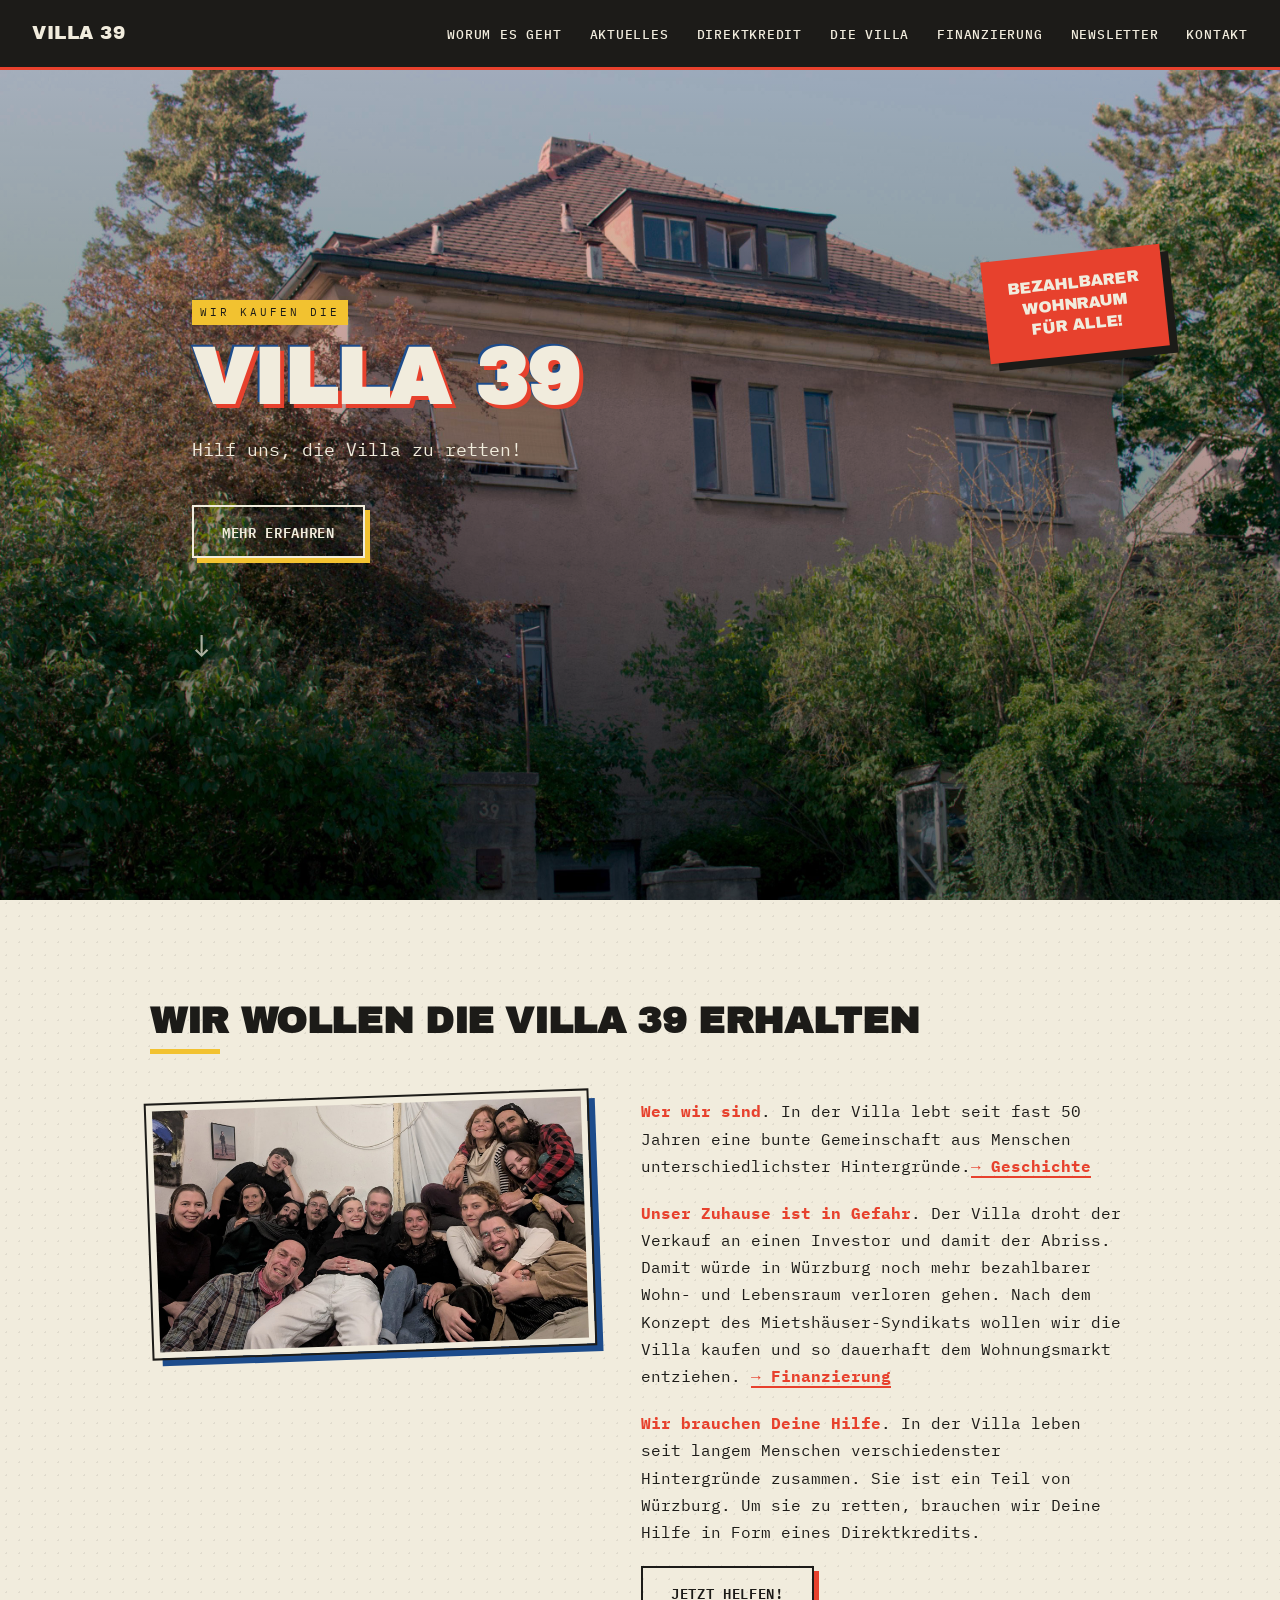
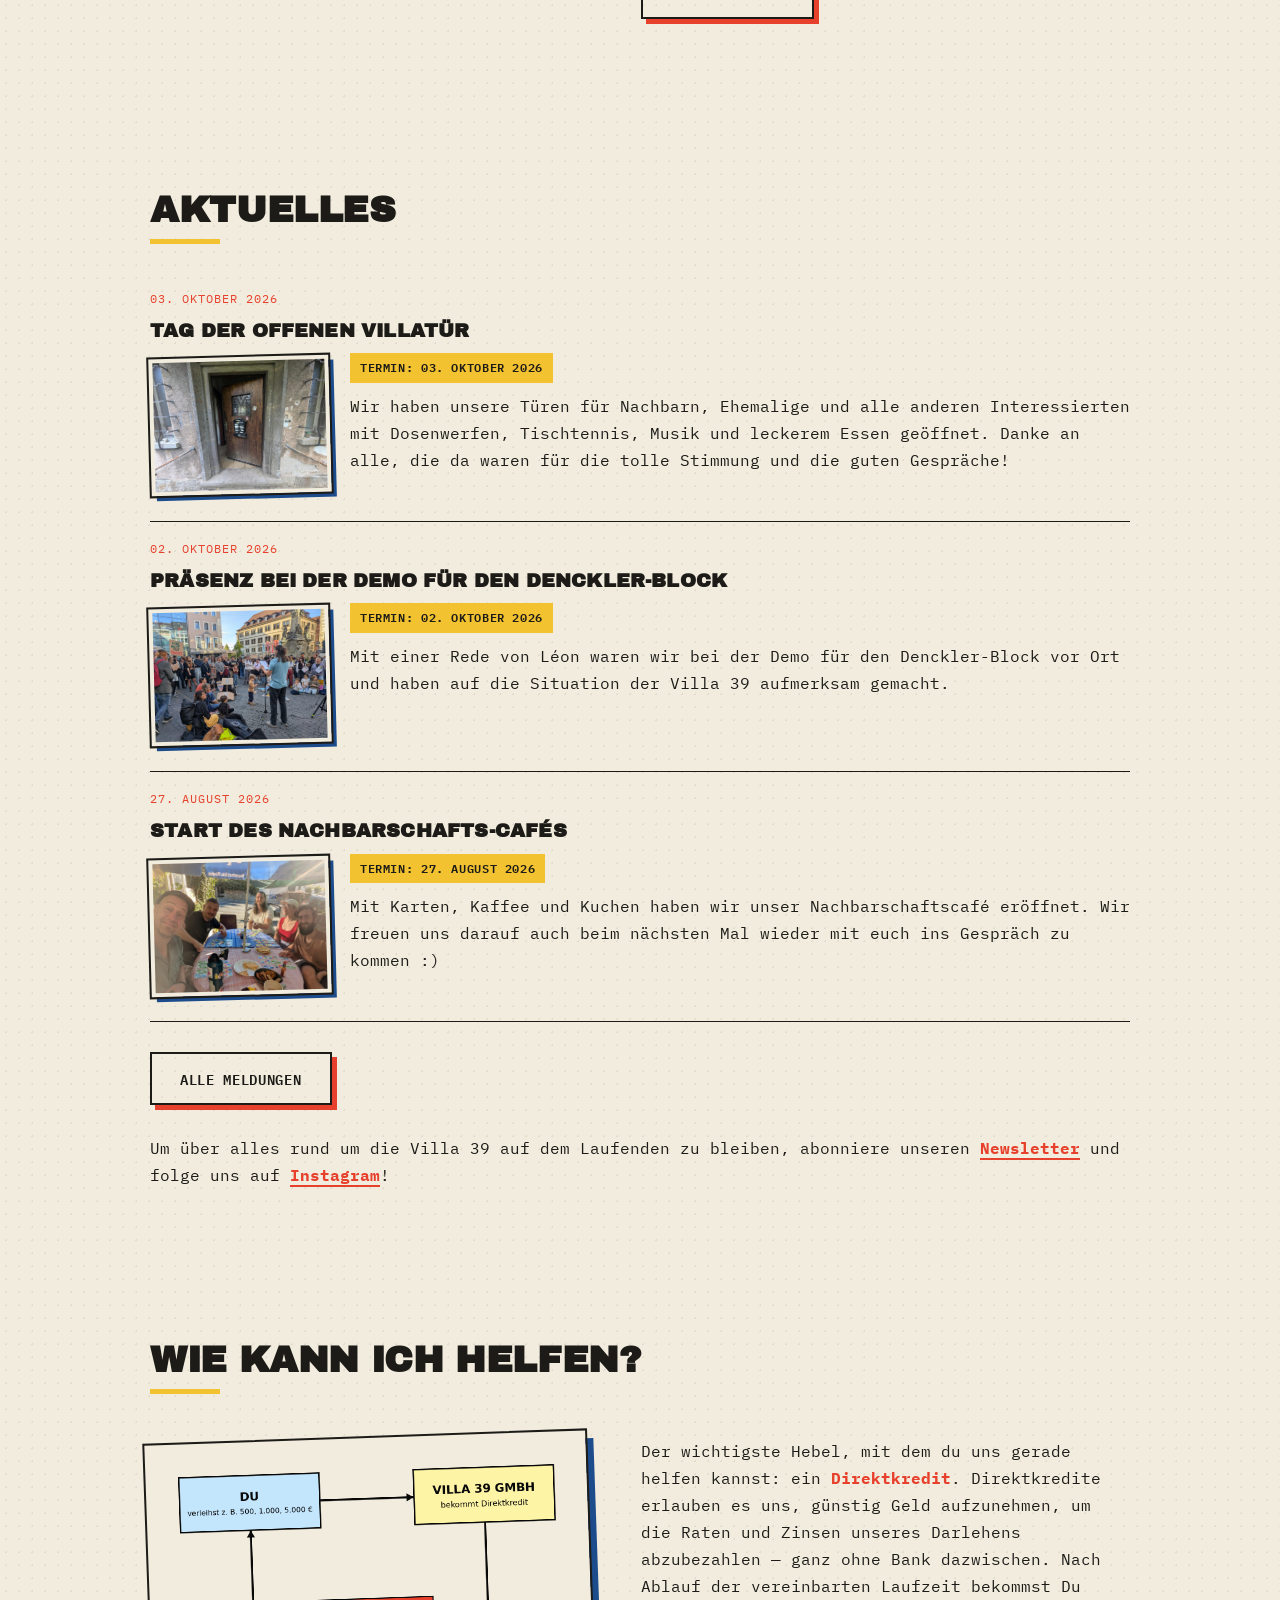
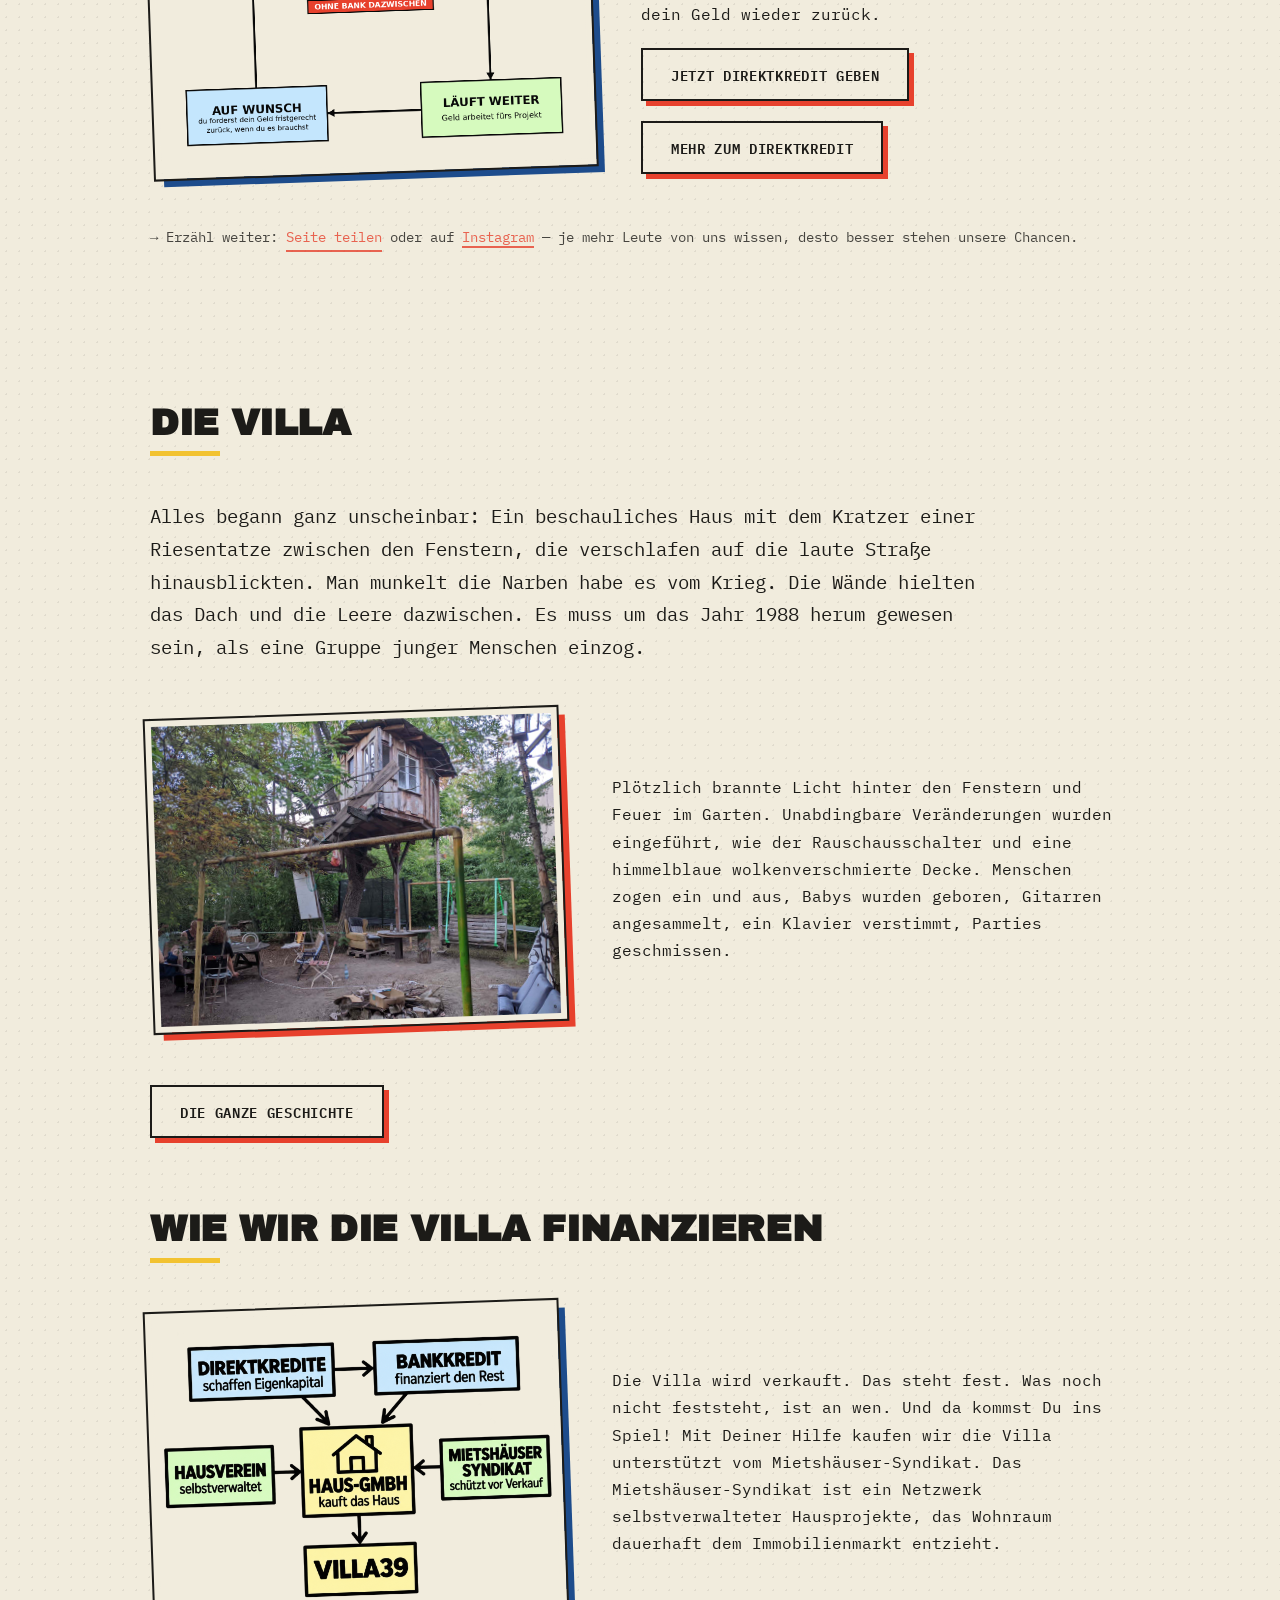
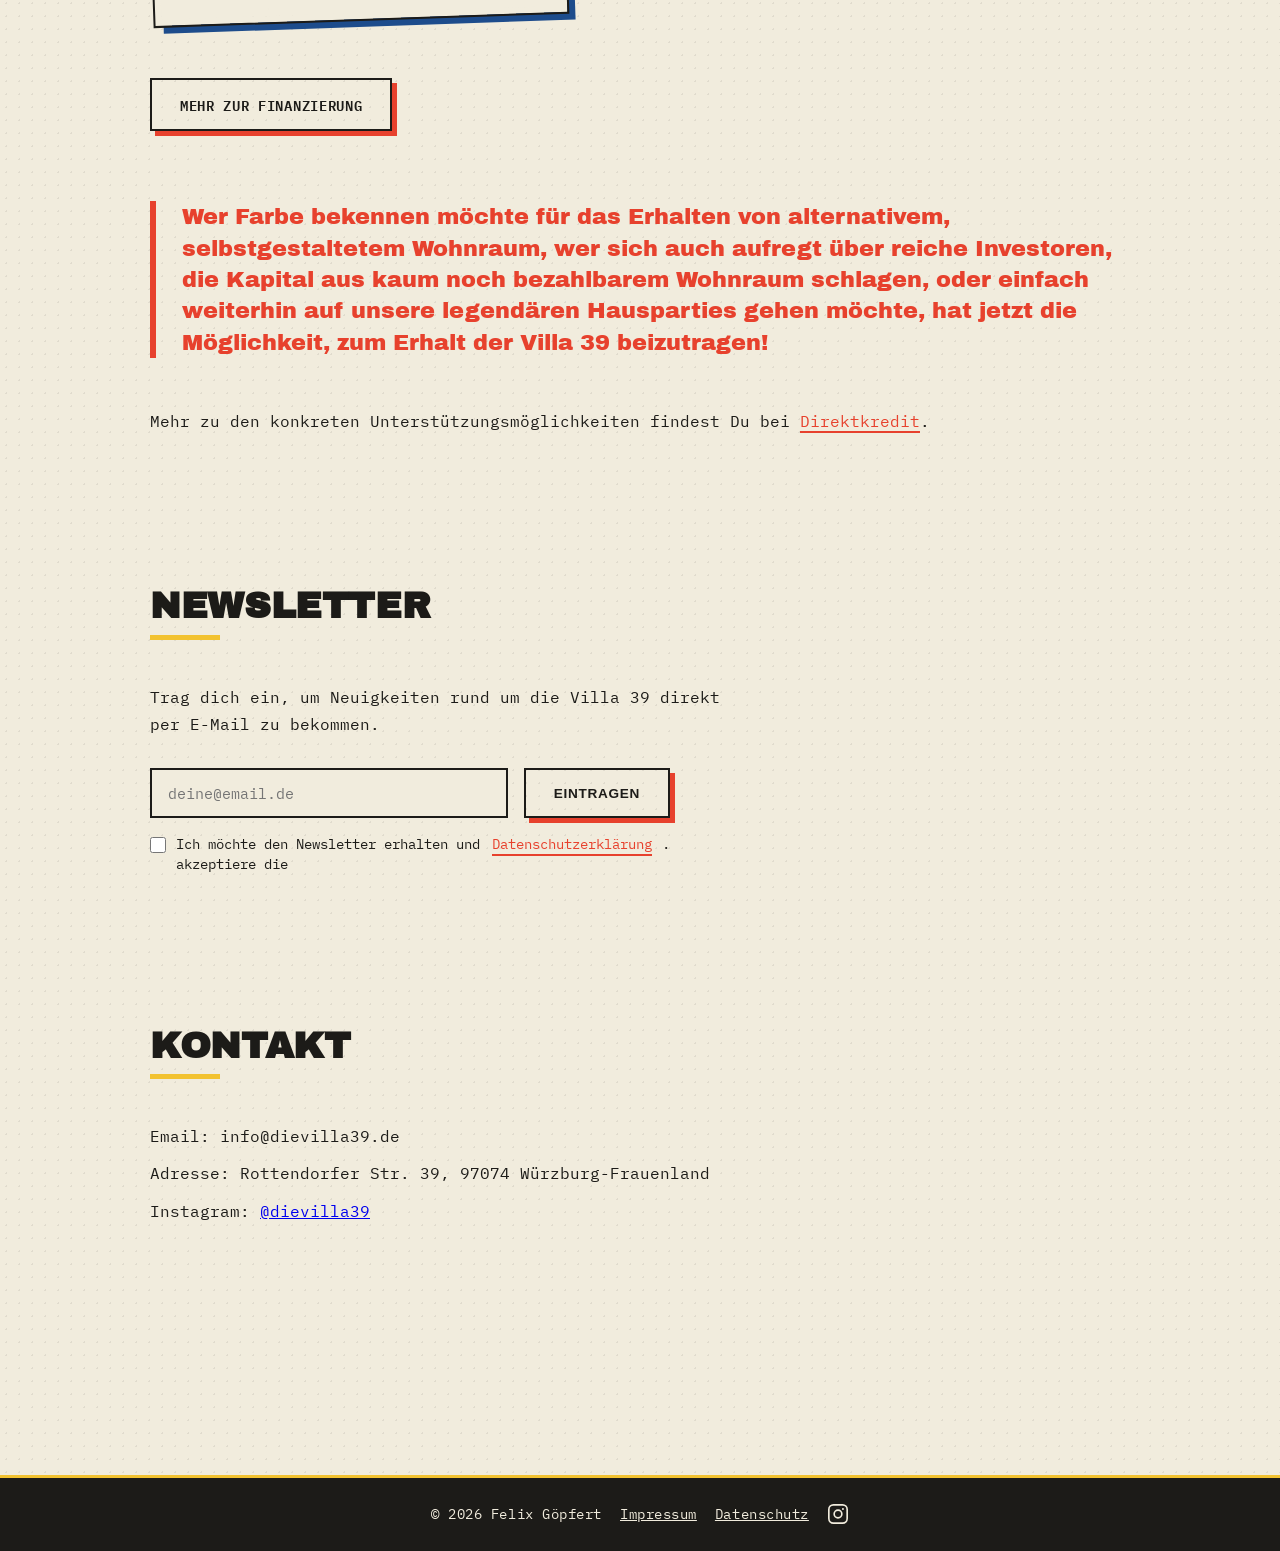
==== commit 832601b0: "fix newsletter form and change dk-buttons to dk@dievilla39.de" ====
--- a/index.html
+++ b/index.html
@@ -142,6 +142,10 @@
                         <div class="fund-track" role="progressbar" aria-label="Fortschritt bis zum Zwischenziel" aria-valuemin="0">
                             <div class="fund-fill"></div>
                         </div>
+                        <p class="fund-supporters" hidden>
+                            <strong class="fund-count">0</strong>
+                            <span class="fund-count-label">Unterstützer*innen</span>
+                        </p>
                         <p class="fund-note">
                             Unser erstes Zwischenziel: <strong>170.000 €</strong>. Damit sind wir für eine Bank kreditwürdig.
                             <span class="fund-date"></span>
@@ -179,7 +183,7 @@
                     <p>
                         Der wichtigste Hebel, mit dem du uns gerade helfen kannst: ein <strong>Direktkredit</strong>. Direktkredite erlauben es uns, günstig Geld aufzunehmen, um die Raten und Zinsen unseres Darlehens abzubezahlen — ganz ohne Bank dazwischen. Nach Ablauf der vereinbarten Laufzeit bekommst Du dein Geld wieder zurück.
                     </p>
-                    <p class="about-cta"><a href="mailto:villa39@gmx.de?subject=Interesse%20an%20einem%20Direktkredit&body=Hallo%20liebe%20Villa%2039%2C%0A%0Aich%20m%C3%B6chte%20euch%20gerne%20mit%20einem%20Direktkredit%20unterst%C3%BCtzen.%0A%0AGew%C3%BCnschter%20Betrag%3A%20%0AGew%C3%BCnschte%20Laufzeit%3A%20%0AMeine%20Telefonnummer%3A%20%0A%0AViele%20Gr%C3%BC%C3%9Fe" class="button button--dark">Jetzt Direktkredit geben</a></p>
+                    <p class="about-cta"><a href="mailto:dk@dievilla39.de?subject=Interesse%20an%20einem%20Direktkredit&body=Hallo%20liebe%20Villa%2039%2C%0A%0Aich%20m%C3%B6chte%20euch%20gerne%20mit%20einem%20Direktkredit%20unterst%C3%BCtzen.%0A%0AGew%C3%BCnschter%20Betrag%3A%20%0AGew%C3%BCnschte%20Laufzeit%3A%20%0AMeine%20Telefonnummer%3A%20%0A%0AViele%20Gr%C3%BC%C3%9Fe" class="button button--dark">Jetzt Direktkredit geben</a></p>
                     <p class="about-cta"><a href="direktkredit.html" class="button button--dark">Mehr zum Direktkredit</a></p>
                 </div>
             </div>
@@ -259,7 +263,7 @@
 
             <h2>Kontakt</h2>
 
-            <p data-nosnippet>Email: villa39@gmx.de</p>
+            <p data-nosnippet>Email: info@dievilla39.de</p>
             <p data-nosnippet>Adresse: Rottendorfer Str. 39, 97074 Würzburg-Frauenland</p>
             <p>Instagram: <a href="https://www.instagram.com/dievilla39" target="_blank" rel="noopener">@dievilla39</a></p>
 
--- a/style.css
+++ b/style.css
@@ -1264,6 +1264,25 @@
     transition: width 1.4s cubic-bezier(.22, .61, .36, 1);
 }
 
+.fund-supporters {
+    margin-top: 16px;
+}
+
+.about-grid .fund-count {
+    font-family: "Archivo Black", sans-serif;
+    font-size: 1.3rem;
+    line-height: 1;
+    color: var(--riso-blue);
+    font-variant-numeric: tabular-nums;
+    margin-right: 6px;
+}
+
+.fund-count-label {
+    font-size: .85rem;
+    text-transform: uppercase;
+    letter-spacing: .05em;
+}
+
 .fund-note {
     margin-top: 14px;
     font-size: .8rem;
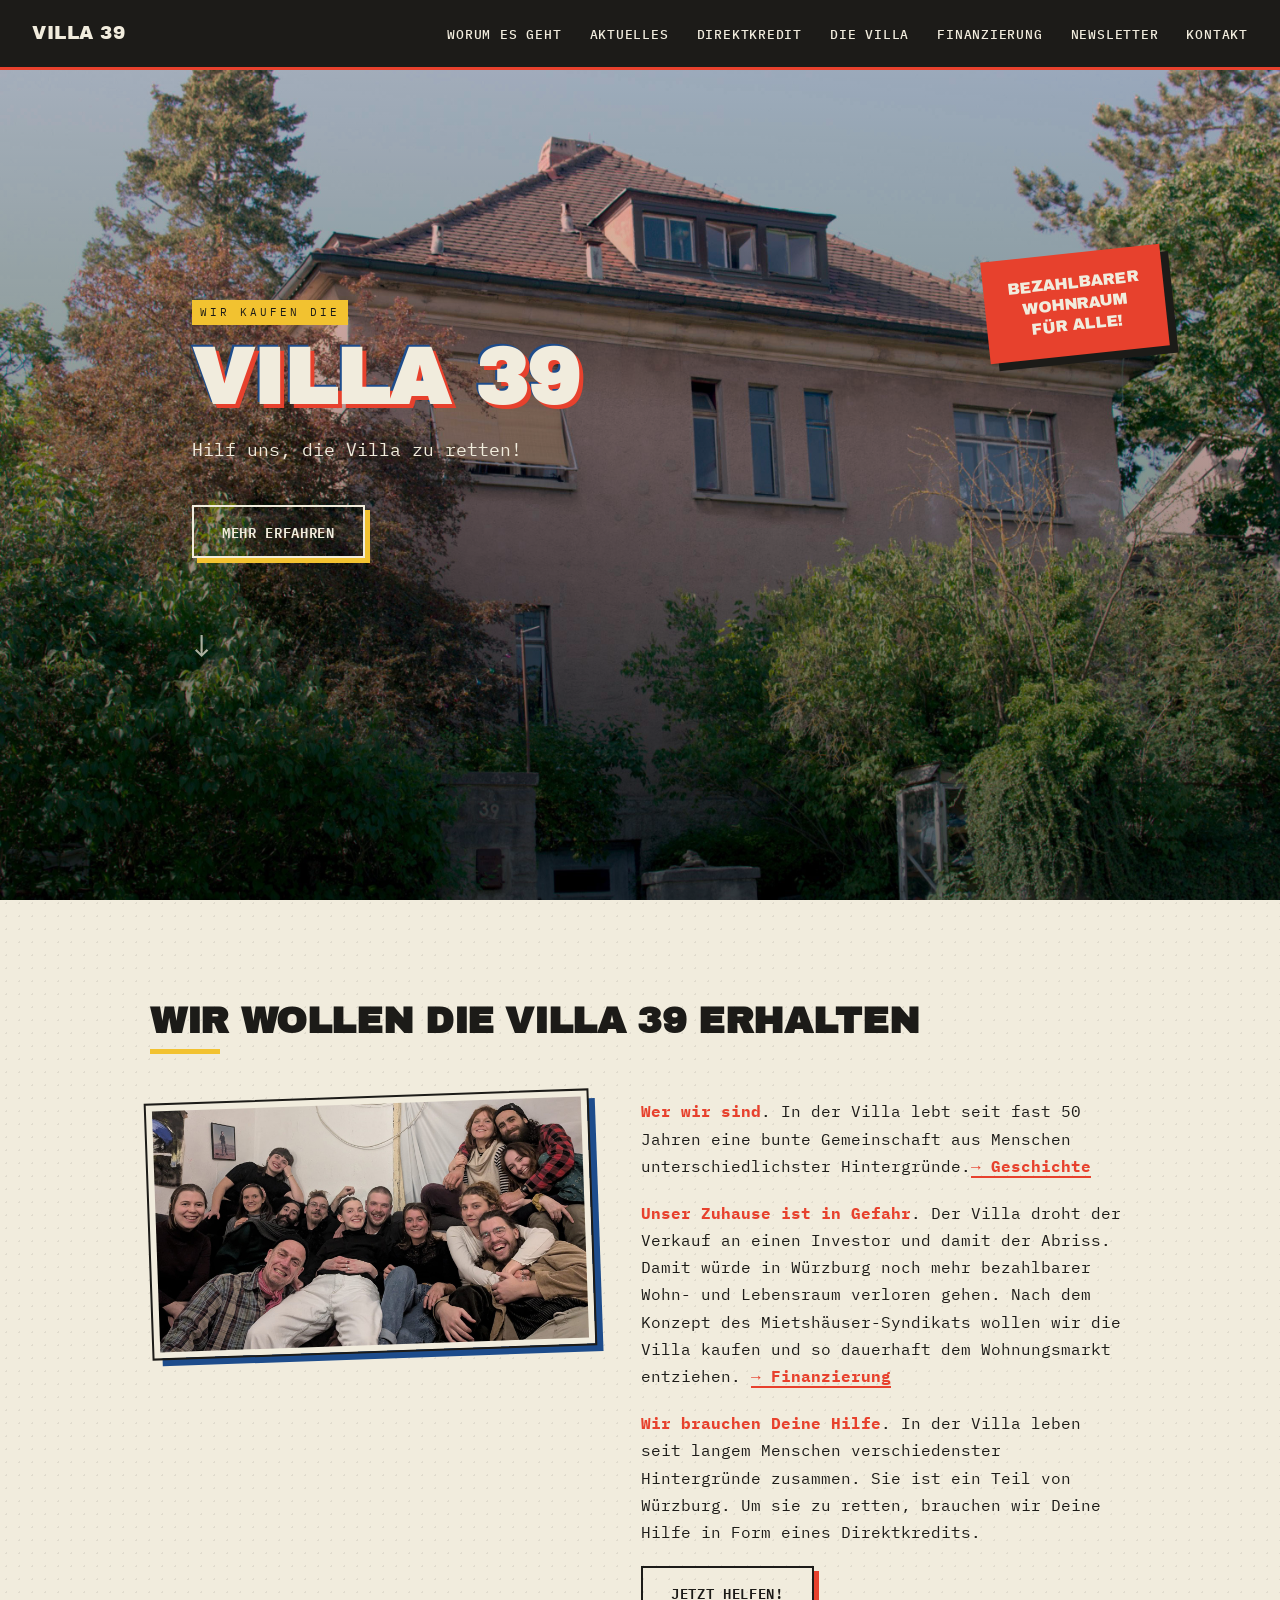
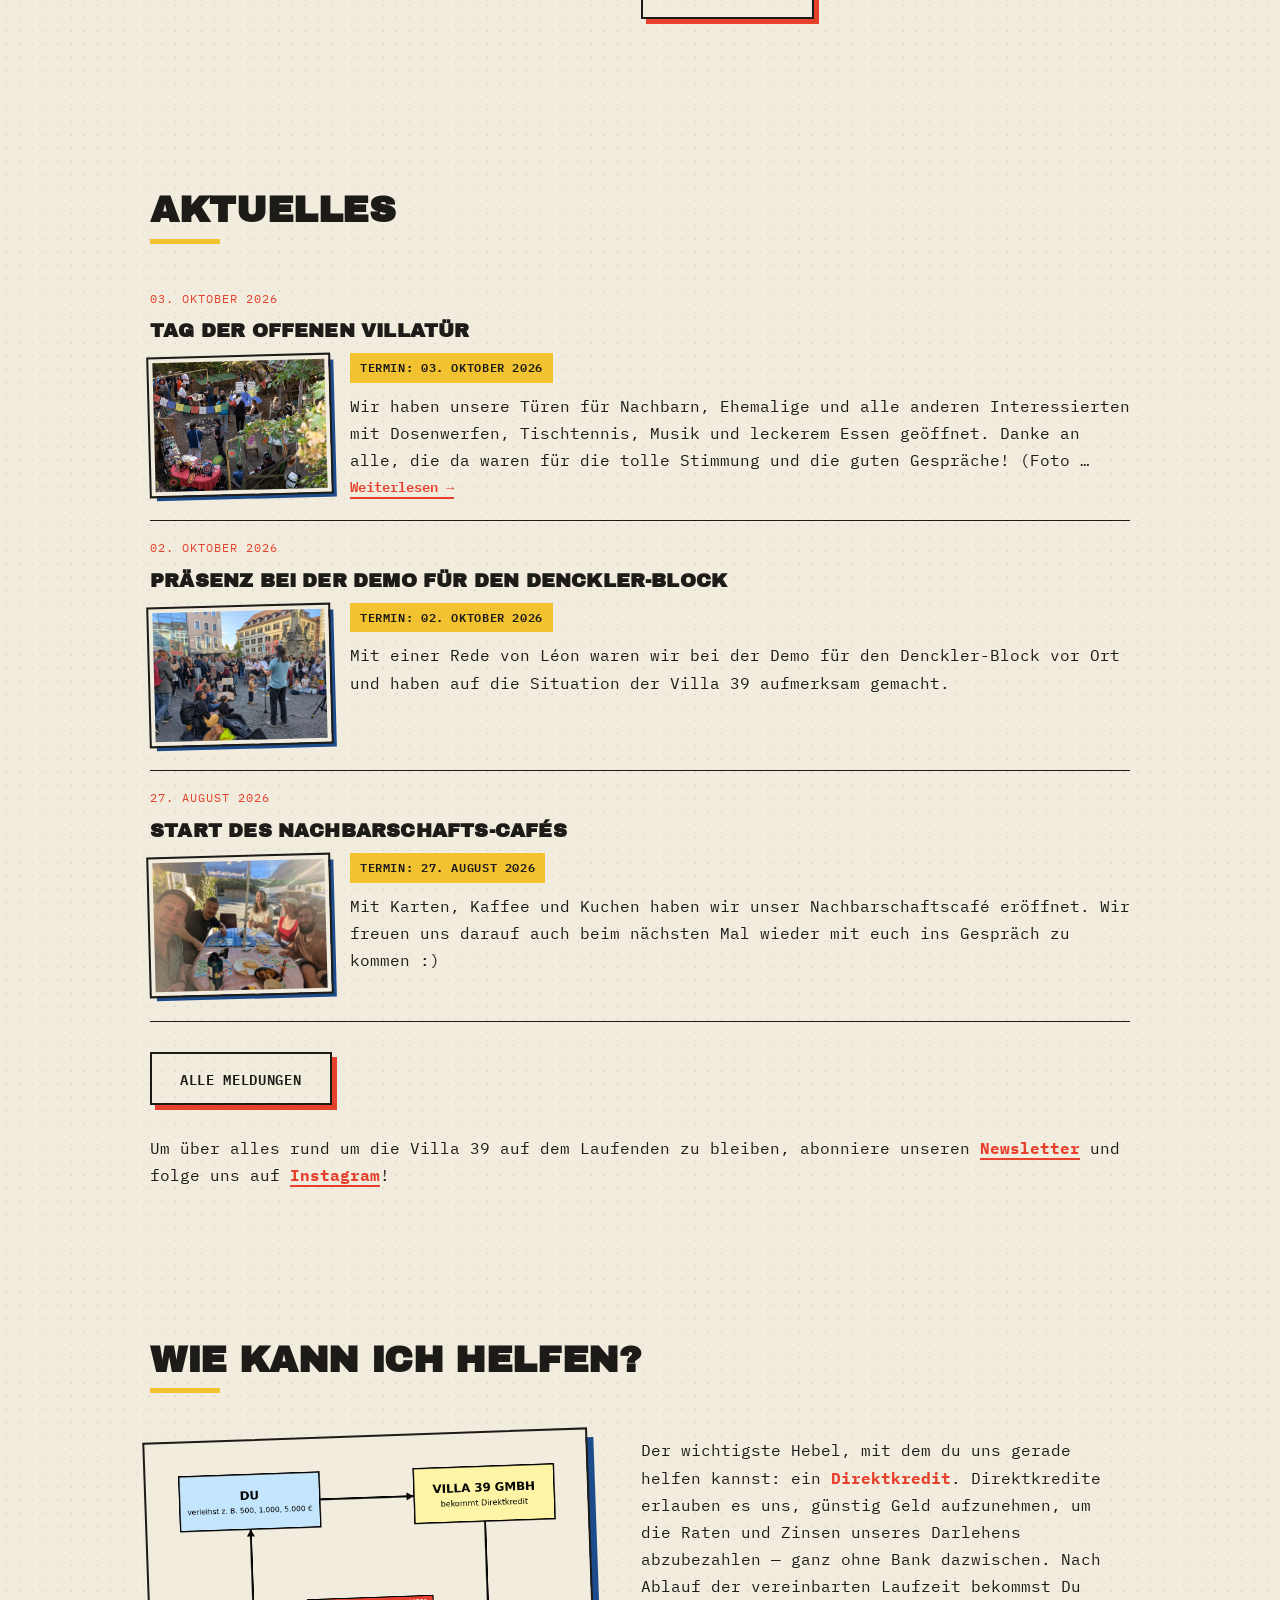
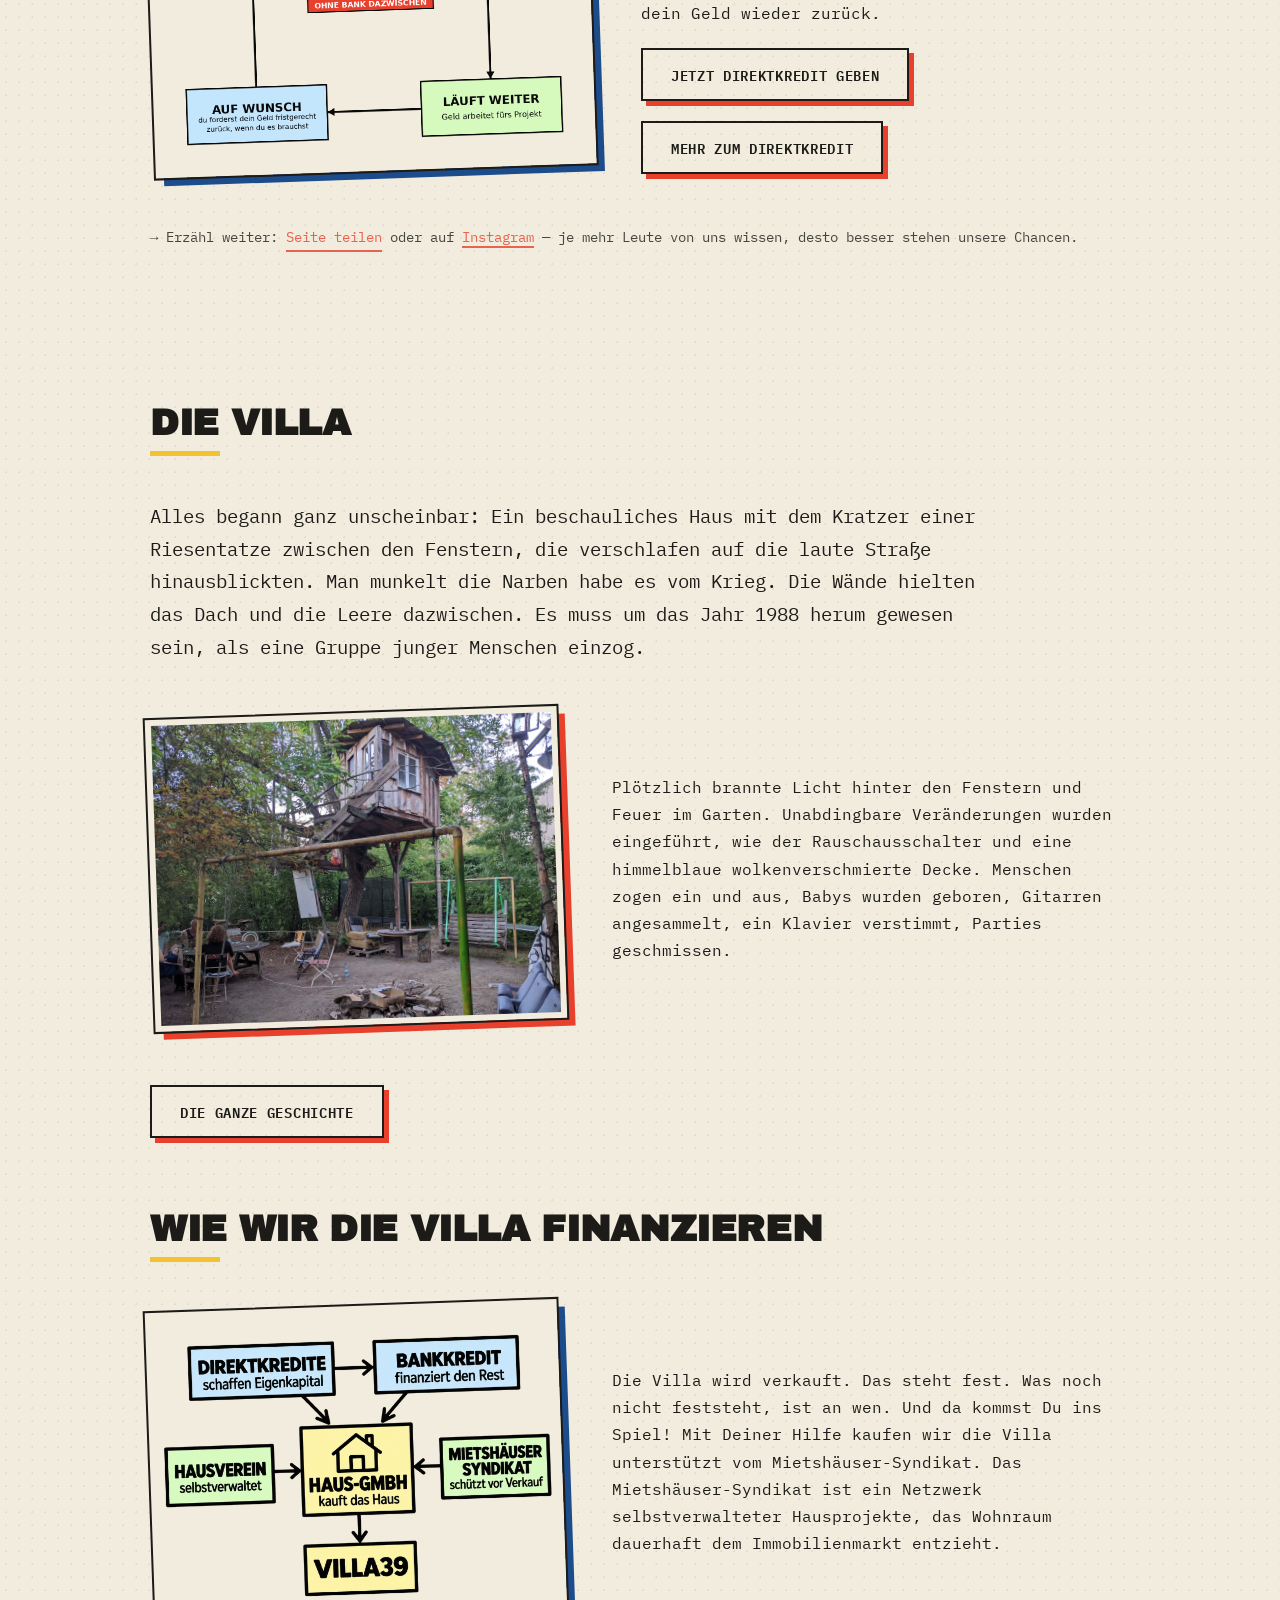
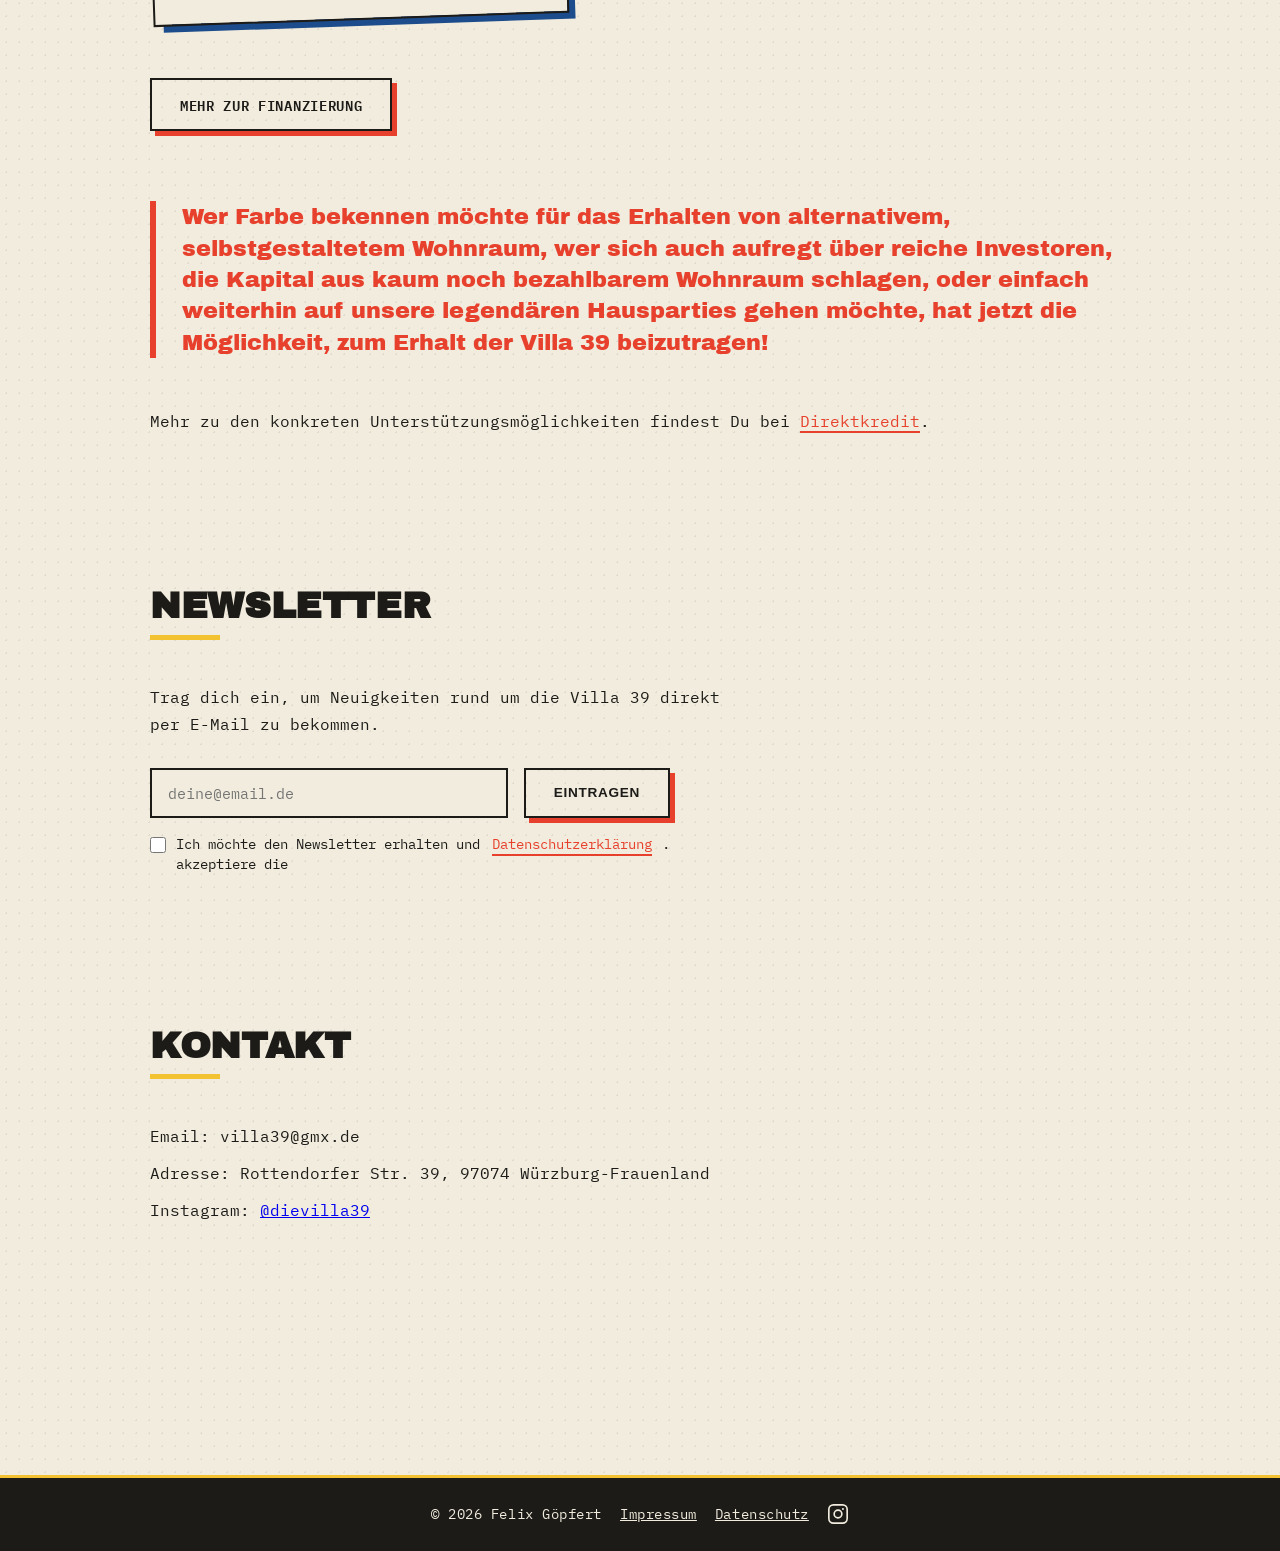
==== commit e814df65: "Add possibility to insert links to news section Syntax: [visible text](link)" ====
--- a/index.html
+++ b/index.html
@@ -183,7 +183,7 @@
                     <p>
                         Der wichtigste Hebel, mit dem du uns gerade helfen kannst: ein <strong>Direktkredit</strong>. Direktkredite erlauben es uns, günstig Geld aufzunehmen, um die Raten und Zinsen unseres Darlehens abzubezahlen — ganz ohne Bank dazwischen. Nach Ablauf der vereinbarten Laufzeit bekommst Du dein Geld wieder zurück.
                     </p>
-                    <p class="about-cta"><a href="mailto:dk@dievilla39.de?subject=Interesse%20an%20einem%20Direktkredit&body=Hallo%20liebe%20Villa%2039%2C%0A%0Aich%20m%C3%B6chte%20euch%20gerne%20mit%20einem%20Direktkredit%20unterst%C3%BCtzen.%0A%0AGew%C3%BCnschter%20Betrag%3A%20%0AGew%C3%BCnschte%20Laufzeit%3A%20%0AMeine%20Telefonnummer%3A%20%0A%0AViele%20Gr%C3%BC%C3%9Fe" class="button button--dark">Jetzt Direktkredit geben</a></p>
+                    <p class="about-cta"><a href="mailto:villa39@gmx.de?subject=Interesse%20an%20einem%20Direktkredit&body=Hallo%20liebe%20Villa%2039%2C%0A%0Aich%20m%C3%B6chte%20euch%20gerne%20mit%20einem%20Direktkredit%20unterst%C3%BCtzen.%0A%0AGew%C3%BCnschter%20Betrag%3A%20%0AGew%C3%BCnschte%20Laufzeit%3A%20%0AMeine%20Telefonnummer%3A%20%0A%0AViele%20Gr%C3%BC%C3%9Fe" class="button button--dark">Jetzt Direktkredit geben</a></p>
                     <p class="about-cta"><a href="direktkredit.html" class="button button--dark">Mehr zum Direktkredit</a></p>
                 </div>
             </div>
@@ -263,7 +263,7 @@
 
             <h2>Kontakt</h2>
 
-            <p data-nosnippet>Email: info@dievilla39.de</p>
+            <p data-nosnippet>Email: villa39@gmx.de</p>
             <p data-nosnippet>Adresse: Rottendorfer Str. 39, 97074 Würzburg-Frauenland</p>
             <p>Instagram: <a href="https://www.instagram.com/dievilla39" target="_blank" rel="noopener">@dievilla39</a></p>
 
@@ -319,6 +319,40 @@
             return String(item.text).split(/\n\s*\n/).map(s => s.trim()).filter(Boolean);
         }
 
+        // Links im Text: In news.json einfach [sichtbares Wort](https://adresse) schreiben.
+        function textSegments(text) {
+            const segs = [];
+            const re = /\[([^\]]+)\]\(([^)\s]+)\)/g;
+            let last = 0, m;
+            while ((m = re.exec(text))) {
+                if (m.index > last) segs.push({ text: text.slice(last, m.index) });
+                segs.push({ text: m[1], href: m[2] });
+                last = re.lastIndex;
+            }
+            if (last < text.length) segs.push({ text: text.slice(last) });
+            return segs;
+        }
+
+        function appendSegments(el, segs, limit = Infinity) {
+            let used = 0;
+            for (const seg of segs) {
+                if (used >= limit) break;
+                const part = seg.text.slice(0, limit - used);
+                used += part.length;
+                const safe = seg.href && (/^(https?:|mailto:)/i.test(seg.href) || !/^[a-z][a-z0-9+.-]*:/i.test(seg.href));
+                if (safe) {
+                    const a = document.createElement('a');
+                    a.className = 'inline-link';
+                    a.href = seg.href;
+                    if (/^https?:/i.test(seg.href)) { a.target = '_blank'; a.rel = 'noopener noreferrer'; }
+                    a.textContent = part;
+                    el.append(a);
+                } else {
+                    el.append(part);
+                }
+            }
+        }
+
         // Startseite: Texte werden auf ein festes Zeichenlimit gekürzt (am Wortende, nie mitten im Wort).
         // Nur wenn wirklich gekürzt wird, erscheint der "Weiterlesen"-Link.
         // Limit anpassen: Mit Termin-Chip ist etwas weniger Platz neben dem Bild.
@@ -385,9 +419,11 @@
 
                         const textEl = document.createElement('p');
                         textEl.className = 'aktuelles-text';
-                        const full = newsParagraphs(item).join(' ');
+                        const segs = textSegments(newsParagraphs(item).join(' '));
+                        const full = segs.map(s => s.text).join('');
                         const short = teaser(full, item.eventDate ? TEASER_LIMIT_EVENT : TEASER_LIMIT);
-                        textEl.textContent = short.text;
+                        appendSegments(textEl, segs, short.truncated ? short.text.length - 2 : Infinity);
+                        if (short.truncated) textEl.append(' …');
                         entry.append(textEl);
 
                         const moreEl = document.createElement('p');
